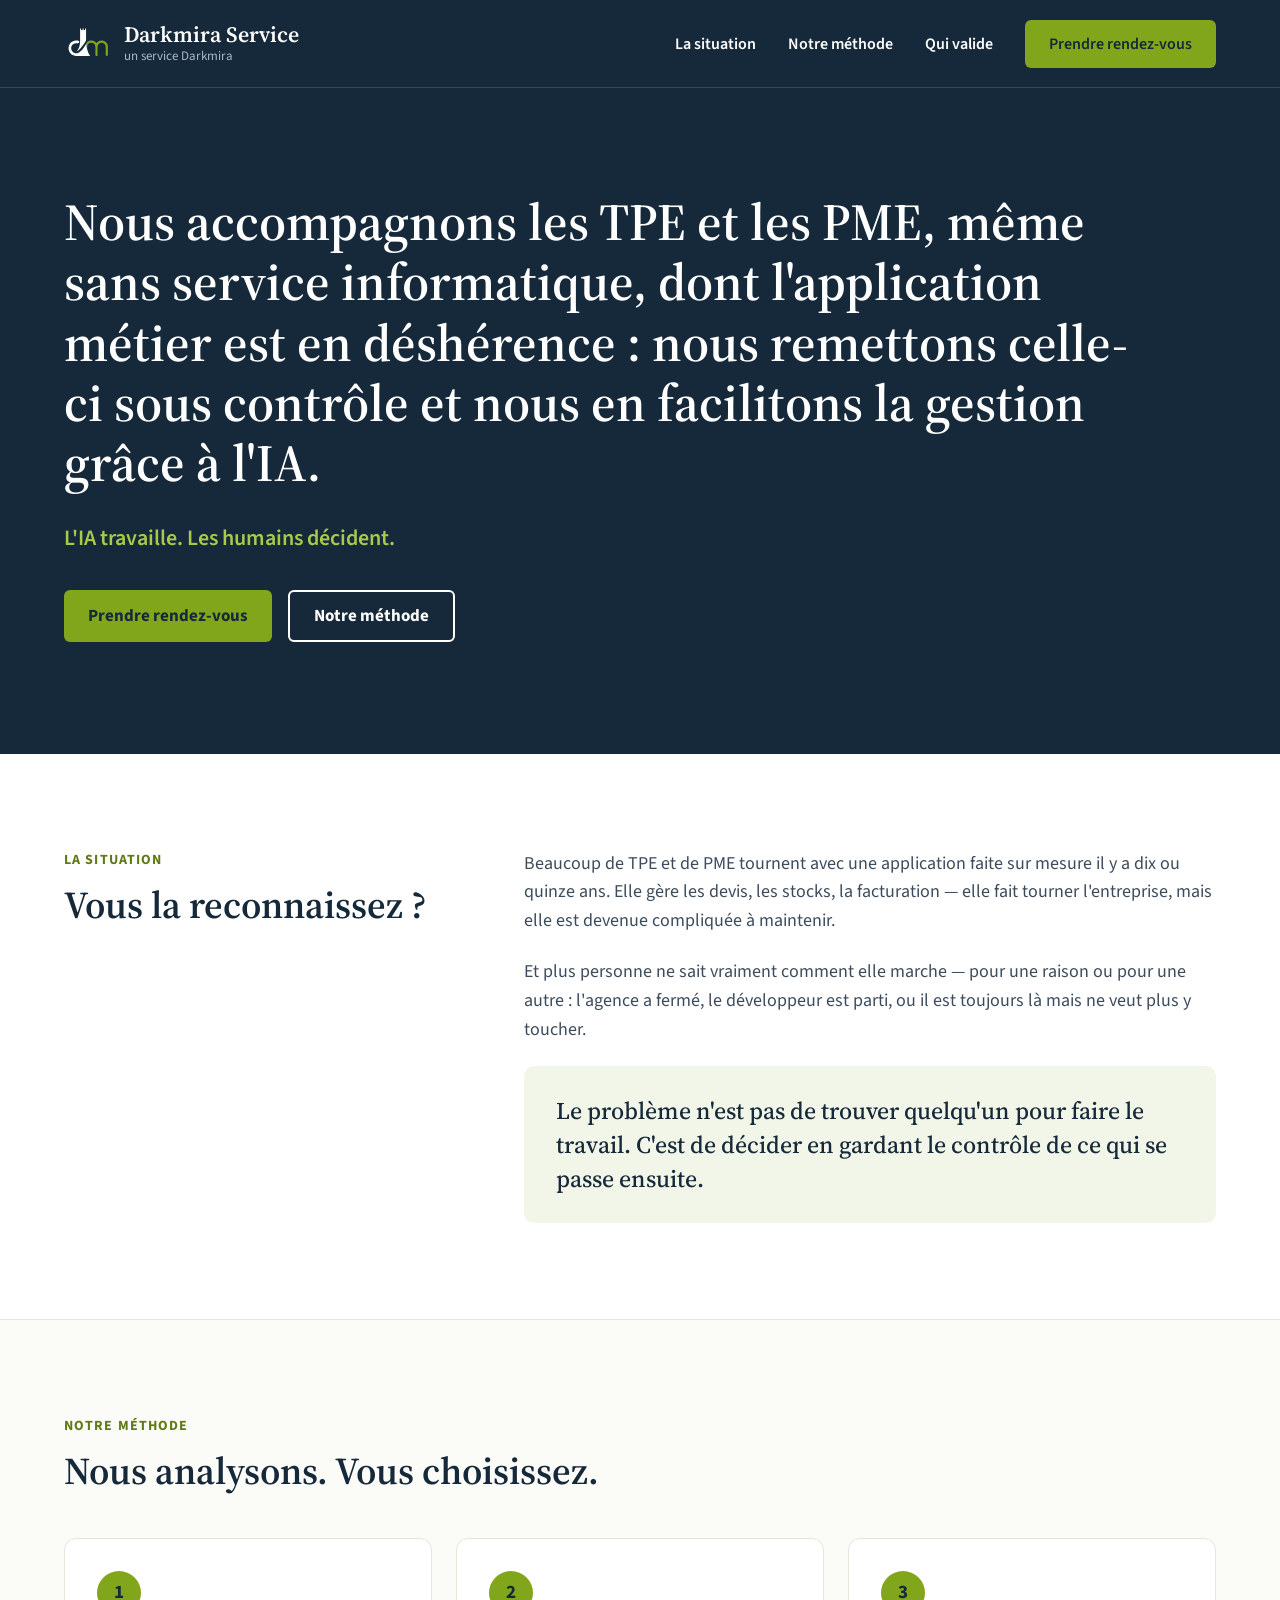
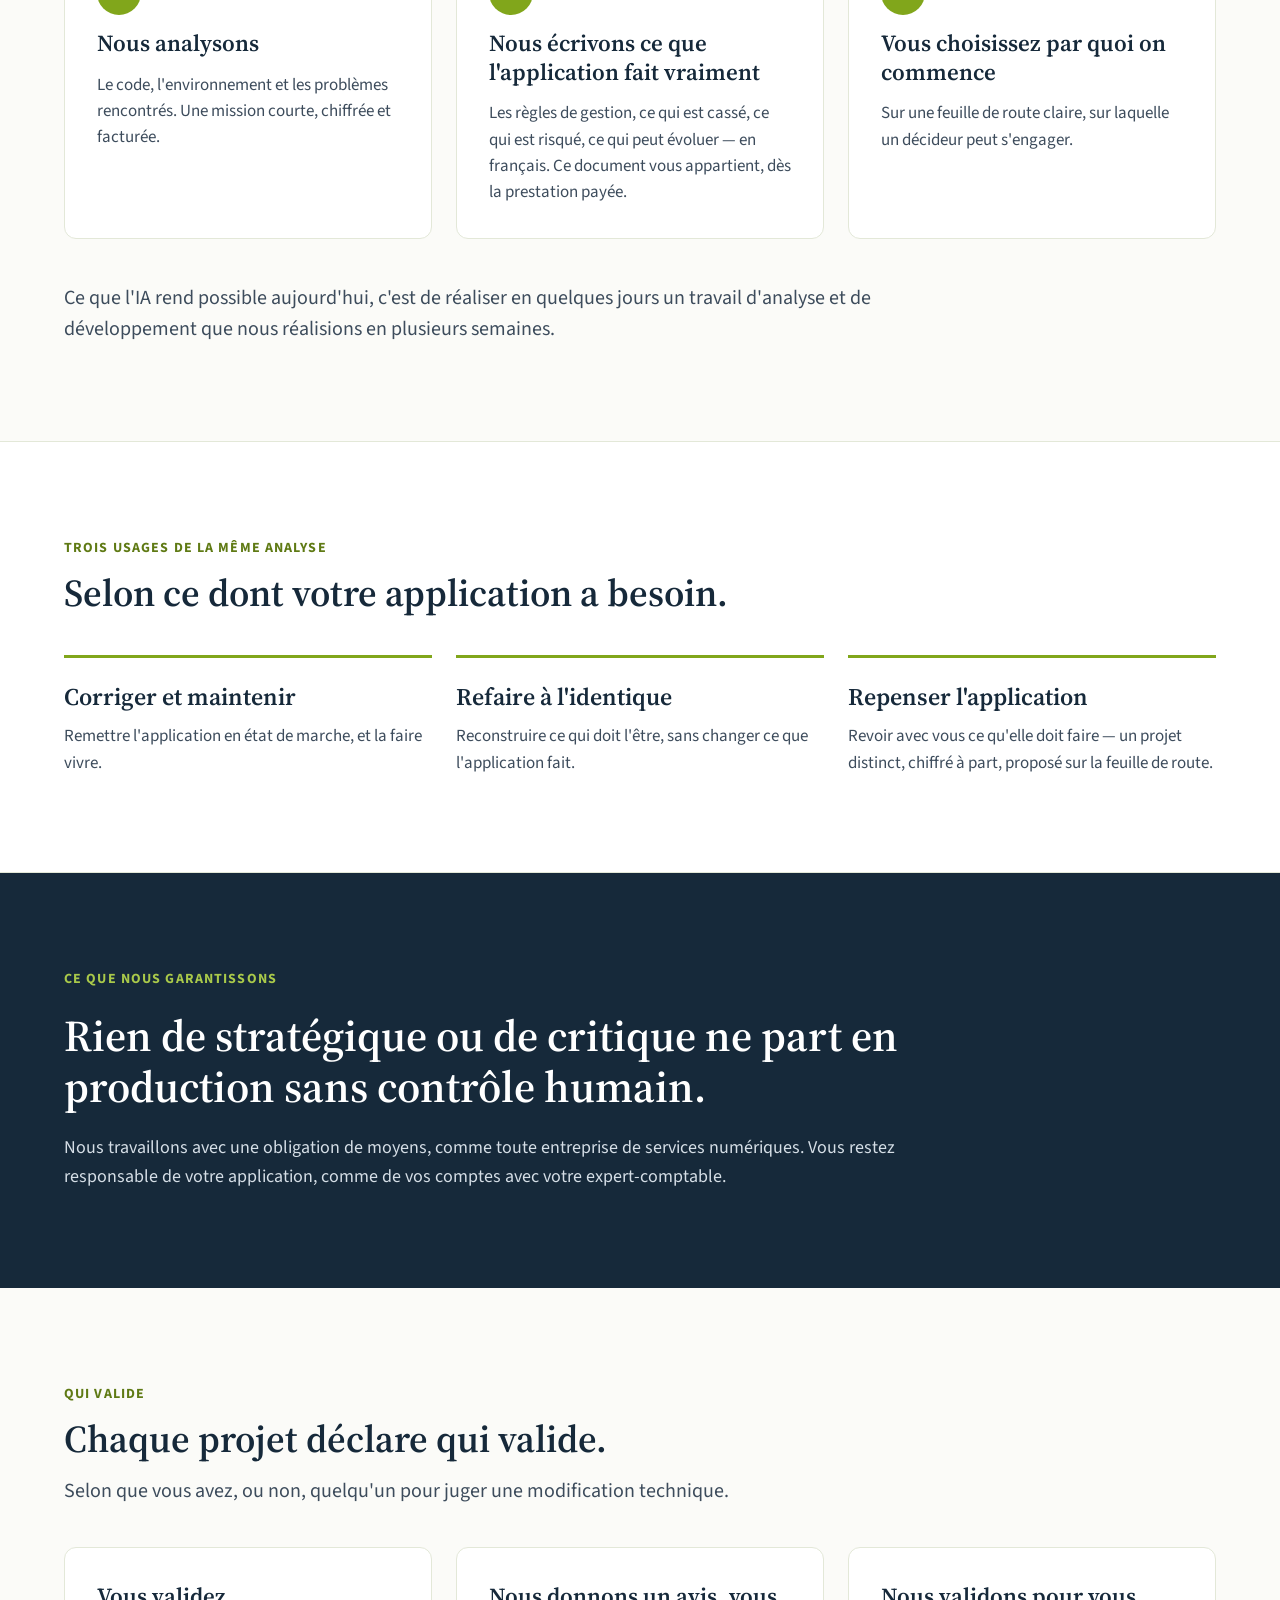
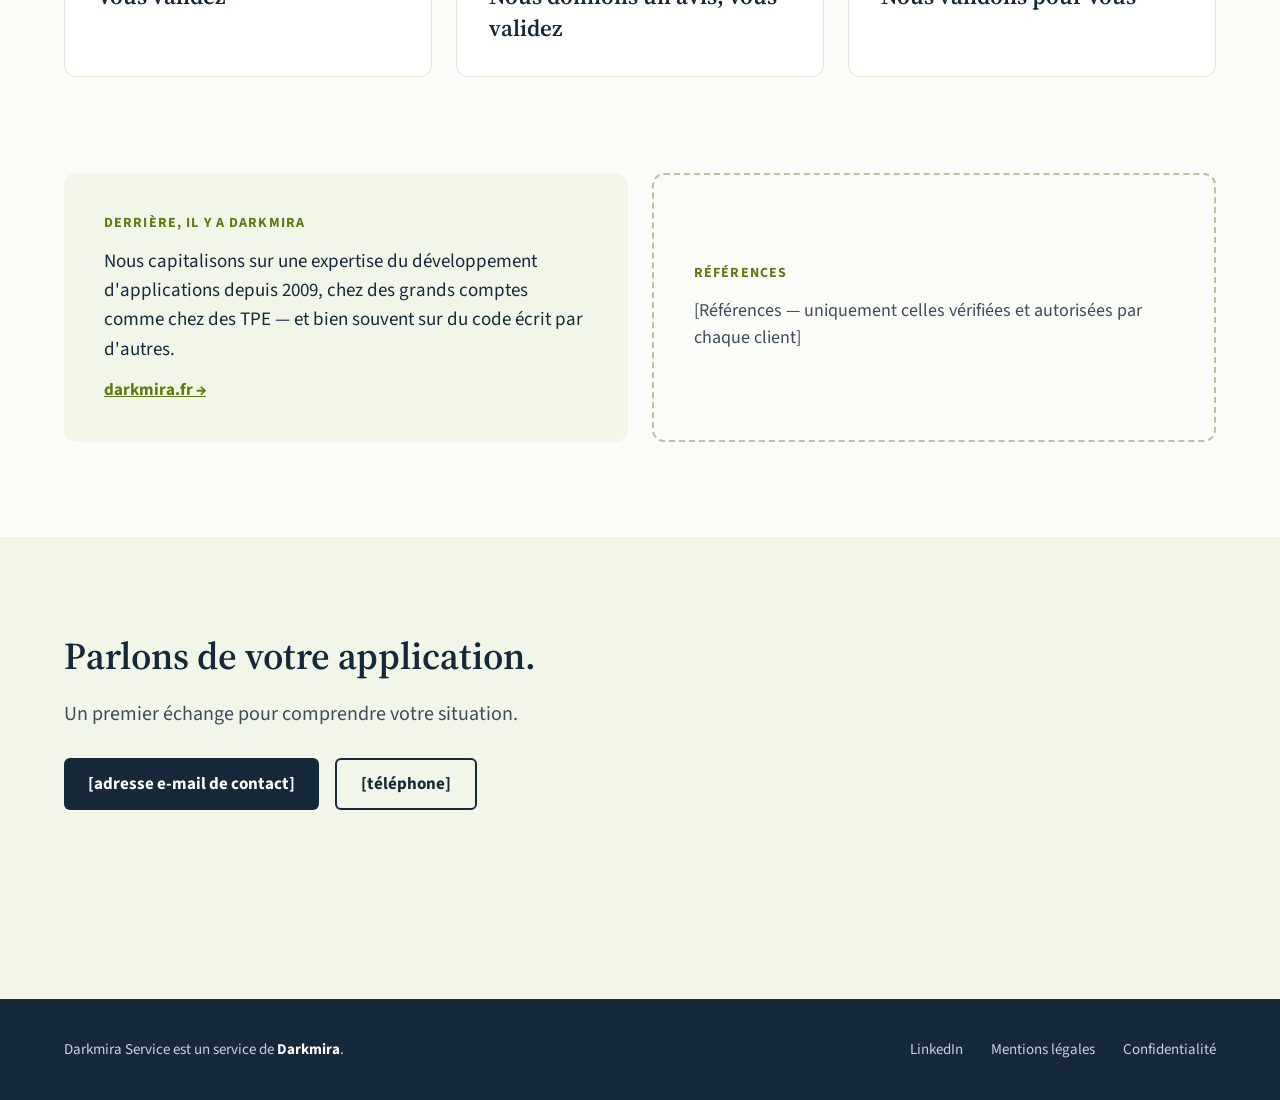
==== index.html @ c233add4 "Accueil Darkmira Service" ====
<!doctype html>
<html lang="fr">
<head>
<meta charset="utf-8">
<title>Darkmira Service</title>
<link rel="stylesheet" href="https://fonts.googleapis.com/css2?family=Source+Sans+3:wght@400;600;700&amp;family=Source+Serif+4:opsz,wght@8..60,500;8..60,600&amp;display=swap">
<style>
body{margin:0;font-family:'Source Sans 3',sans-serif;color:#16293A;background:#FBFBF8}
a{color:#5F7A14}a:hover{color:#16293A}
.serif{font-family:'Source Serif 4',Georgia,serif}
.nav a{color:#FFFFFF;text-decoration:none;font-size:16px;font-weight:600}
.nav a:hover{color:#A9C94A}
.kicker{font-size:14px;font-weight:700;letter-spacing:0.08em;text-transform:uppercase;color:#5F7A14}
.h2{margin:0;font-family:'Source Serif 4',Georgia,serif;font-size:38px;font-weight:600;line-height:1.15}
.lead{margin:0;font-size:20px;line-height:1.55;color:#3D4C5C}
.body{margin:0;font-size:18px;line-height:1.6;color:#3D4C5C}
.btn{display:inline-flex;align-items:center;justify-content:center;min-height:48px;padding:0 24px;border-radius:6px;font-weight:700;font-size:17px;text-decoration:none}
.foot a{color:#C9D3DD;text-decoration:none;font-size:15px}
.foot a:hover{color:#FFFFFF}
.num{width:44px;height:44px;border-radius:50%;background:#81A61B;color:#16293A;display:flex;align-items:center;justify-content:center;font-weight:700;font-size:19px}
</style>
</head>
<body>
<div style="width: 1280px; height: 4300px; display: flex; flex-direction: column; background: #FBFBF8; overflow: hidden">

<div style="background: #16293A; color: #FFFFFF; display: flex; flex-direction: column">
<header style="height: 88px; box-sizing: border-box; padding: 0 64px; display: flex; align-items: center; justify-content: space-between; border-bottom: 1px solid #2E4A63">
<a href="/" aria-label="Darkmira Service — accueil" style="display: flex; align-items: center; gap: 12px; color: #FFFFFF; text-decoration: none">
<svg viewBox="0 0 192 173.5" width="48" height="44" aria-hidden="true"><path fill="currentColor" d="M68.3,31c1.5,0.4,4.7,0.4,6.2,0v-6.5h3.8V31c1.5,0.4,4.7,0.4,6.2,0v-6.5h3.8v22.6c0,7.4,0,16.8,0,22.3c0,4-2.8,7.7-4.8,11c-5.9,9.7-18.4,24.4-20.4,26.4c-2,2-4.3,4.3-4.3,4.3s-4.8,4.8-8.6,5.8c8-8.9,14.1-22,14.2-39.1c0.1-16.8-0.1-35.8,0-53.3h3.8V31z"></path><path fill="#81A61B" d="M88.5,86c3-7.8,9.2-12.5,19-13.4c1.1-0.1,3.6,0,3.6,0c7.1,0.4,13.6,4.3,19,10.6c4.1-6,10.5-9.7,19.7-10.6c1.3-0.1,2.4,0,2.4,0c14.5,1.6,23.4,12.3,23.3,23.8c0,1.7,0,35.5,0,35.5c-1,3.8-8.5,3.8-8.6-0.7c-0.2-11.5,0.3-23.7-0.2-34.8c-0.7-8.9-5.8-13.1-14.2-14.6c-1.4-0.2-3.7-0.2-4.8,0c-7.6,1.4-12,6.4-13.2,14.4c-0.6,11-0.1,23.1-0.2,34.6c0.2,5-7.8,5.2-8.6,1v-30.7c0-11.1-4.4-17.8-14.2-19.2c-2.3-0.2-2.6-0.2-4.6,0C94.8,83,92,93.5,92.5,107.3C90.9,100.5,89.3,93.6,88.5,86"></path><path fill="currentColor" d="M88.5,85.9c0.9,7.6,2.4,14.6,4.1,21.4c2.8,10.3,6.8,19.3,11.8,27.4h-12H49.8c-9.6-0.2-16.4-3.7-21.4-7.9c-5-4.2-10.4-13.8-10.3-23C18,90.4,27.2,81.5,29,80.2c3.9-3.2,10-6.8,18.7-7.4c0,0,1.5-0.1,2.9,0c4.5,0.5,10.5,0.9,10.6,5.8c0,2.8-2.3,4.8-6.2,4.8c-3,0-1.9,0-7,0.2c-12.7,0.6-20.1,10.8-19,22.6c1,10.3,11.3,20.9,25.2,17.3c6.1-1.6,16.7-11.7,17.8-13C78.8,103.6,83.6,94.8,88.5,85.9"></path></svg>
<span style="display: flex; flex-direction: column; gap: 2px"><span class="serif" style="font-size: 22px; font-weight: 600; line-height: 1">Darkmira Service</span><span style="font-size: 13px; color: #A9B8C6">un service Darkmira</span></span>
</a>
<nav class="nav" style="display: flex; align-items: center; gap: 32px">
<a href="#situation">La situation</a>
<a href="#methode">Notre méthode</a>
<a href="#qui-valide">Qui valide</a>
<a class="btn" href="#contact" style="background: #81A61B; color: #16293A">Prendre rendez-vous</a>
</nav>
</header>
<section style="padding: 104px 64px 112px; display: flex; flex-direction: column; gap: 28px">
<h1 class="serif" style="margin: 0; font-size: 52px; font-weight: 600; line-height: 1.16; max-width: 1100px">Nous accompagnons les TPE et les PME, même sans service informatique, dont l'application métier est en déshérence : nous remettons celle-ci sous contrôle et nous en facilitons la gestion grâce à l'IA.</h1>
<p style="margin: 0; font-size: 22px; font-weight: 600; color: #A9C94A">L'IA travaille. Les humains décident.</p>
<div style="display: flex; gap: 16px; padding-top: 8px">
<a class="btn" href="#contact" style="background: #81A61B; color: #16293A">Prendre rendez-vous</a>
<a class="btn" href="#methode" style="border: 2px solid #FFFFFF; color: #FFFFFF">Notre méthode</a>
</div>
</section>
</div>

<section id="situation" style="padding: 96px 64px; background: #FFFFFF; border-bottom: 1px solid #E3E8D8; display: grid; grid-template-columns: 4fr 7fr; gap: 64px">
<div style="display: flex; flex-direction: column; gap: 14px">
<div class="kicker">La situation</div>
<h2 class="h2">Vous la reconnaissez ?</h2>
</div>
<div style="display: flex; flex-direction: column; gap: 22px">
<p class="body">Beaucoup de TPE et de PME tournent avec une application faite sur mesure il y a dix ou quinze ans. Elle gère les devis, les stocks, la facturation — elle fait tourner l'entreprise, mais elle est devenue compliquée à maintenir.</p>
<p class="body">Et plus personne ne sait vraiment comment elle marche — pour une raison ou pour une autre : l'agence a fermé, le développeur est parti, ou il est toujours là mais ne veut plus y toucher.</p>
<p class="serif" style="margin: 0; padding: 28px 32px; background: #F2F6E8; border-radius: 10px; font-size: 24px; font-weight: 500; line-height: 1.4; color: #16293A">Le problème n'est pas de trouver quelqu'un pour faire le travail. C'est de décider en gardant le contrôle de ce qui se passe ensuite.</p>
</div>
</section>

<section id="methode" style="padding: 96px 64px; display: flex; flex-direction: column; gap: 44px">
<div style="display: flex; flex-direction: column; gap: 14px; max-width: 800px">
<div class="kicker">Notre méthode</div>
<h2 class="h2">Nous analysons. Vous choisissez.</h2>
</div>
<div style="display: grid; grid-template-columns: repeat(3, minmax(0, 1fr)); gap: 24px">
<div style="background: #FFFFFF; border: 1px solid #E3E8D8; border-radius: 12px; padding: 32px; display: flex; flex-direction: column; gap: 14px">
<div class="num">1</div>
<div class="serif" style="font-size: 23px; font-weight: 600; line-height: 1.25">Nous analysons</div>
<p style="margin: 0; font-size: 17px; line-height: 1.55; color: #3D4C5C">Le code, l'environnement et les problèmes rencontrés. Une mission courte, chiffrée et facturée.</p>
</div>
<div style="background: #FFFFFF; border: 1px solid #E3E8D8; border-radius: 12px; padding: 32px; display: flex; flex-direction: column; gap: 14px">
<div class="num">2</div>
<div class="serif" style="font-size: 23px; font-weight: 600; line-height: 1.25">Nous écrivons ce que l'application fait vraiment</div>
<p style="margin: 0; font-size: 17px; line-height: 1.55; color: #3D4C5C">Les règles de gestion, ce qui est cassé, ce qui est risqué, ce qui peut évoluer — en français. Ce document vous appartient, dès la prestation payée.</p>
</div>
<div style="background: #FFFFFF; border: 1px solid #E3E8D8; border-radius: 12px; padding: 32px; display: flex; flex-direction: column; gap: 14px">
<div class="num">3</div>
<div class="serif" style="font-size: 23px; font-weight: 600; line-height: 1.25">Vous choisissez par quoi on commence</div>
<p style="margin: 0; font-size: 17px; line-height: 1.55; color: #3D4C5C">Sur une feuille de route claire, sur laquelle un décideur peut s'engager.</p>
</div>
</div>
<p class="lead" style="max-width: 900px">Ce que l'IA rend possible aujourd'hui, c'est de réaliser en quelques jours un travail d'analyse et de développement que nous réalisions en plusieurs semaines.</p>
</section>

<section style="padding: 96px 64px; background: #FFFFFF; border-top: 1px solid #E3E8D8; border-bottom: 1px solid #E3E8D8; display: flex; flex-direction: column; gap: 40px">
<div style="display: flex; flex-direction: column; gap: 14px; max-width: 760px">
<div class="kicker">Trois usages de la même analyse</div>
<h2 class="h2">Selon ce dont votre application a besoin.</h2>
</div>
<div style="display: grid; grid-template-columns: repeat(3, minmax(0, 1fr)); gap: 24px">
<div style="border-top: 3px solid #81A61B; padding-top: 22px; display: flex; flex-direction: column; gap: 10px">
<div class="serif" style="font-size: 24px; font-weight: 600">Corriger et maintenir</div>
<p style="margin: 0; font-size: 17px; line-height: 1.55; color: #3D4C5C">Remettre l'application en état de marche, et la faire vivre.</p>
</div>
<div style="border-top: 3px solid #81A61B; padding-top: 22px; display: flex; flex-direction: column; gap: 10px">
<div class="serif" style="font-size: 24px; font-weight: 600">Refaire à l'identique</div>
<p style="margin: 0; font-size: 17px; line-height: 1.55; color: #3D4C5C">Reconstruire ce qui doit l'être, sans changer ce que l'application fait.</p>
</div>
<div style="border-top: 3px solid #81A61B; padding-top: 22px; display: flex; flex-direction: column; gap: 10px">
<div class="serif" style="font-size: 24px; font-weight: 600">Repenser l'application</div>
<p style="margin: 0; font-size: 17px; line-height: 1.55; color: #3D4C5C">Revoir avec vous ce qu'elle doit faire — un projet distinct, chiffré à part, proposé sur la feuille de route.</p>
</div>
</div>
</section>

<section style="padding: 96px 64px; background: #16293A; color: #FFFFFF; display: flex; flex-direction: column; gap: 22px">
<div style="font-size: 14px; font-weight: 700; letter-spacing: 0.08em; text-transform: uppercase; color: #A9C94A">Ce que nous garantissons</div>
<p class="serif" style="margin: 0; font-size: 44px; font-weight: 600; line-height: 1.15; max-width: 1000px">Rien de stratégique ou de critique ne part en production sans contrôle humain.</p>
<p style="margin: 0; font-size: 18px; line-height: 1.6; color: #D5DEE6; max-width: 860px">Nous travaillons avec une obligation de moyens, comme toute entreprise de services numériques. Vous restez responsable de votre application, comme de vos comptes avec votre expert-comptable.</p>
</section>

<section id="qui-valide" style="padding: 96px 64px; display: flex; flex-direction: column; gap: 40px">
<div style="display: flex; flex-direction: column; gap: 14px; max-width: 820px">
<div class="kicker">Qui valide</div>
<h2 class="h2">Chaque projet déclare qui valide.</h2>
<p class="lead">Selon que vous avez, ou non, quelqu'un pour juger une modification technique.</p>
</div>
<div style="display: grid; grid-template-columns: repeat(3, minmax(0, 1fr)); gap: 24px">
<div style="background: #FFFFFF; border: 1px solid #E3E8D8; border-radius: 12px; padding: 32px">
<div class="serif" style="font-size: 23px; font-weight: 600">Vous validez</div>
</div>
<div style="background: #FFFFFF; border: 1px solid #E3E8D8; border-radius: 12px; padding: 32px">
<div class="serif" style="font-size: 23px; font-weight: 600">Nous donnons un avis, vous validez</div>
</div>
<div style="background: #FFFFFF; border: 1px solid #E3E8D8; border-radius: 12px; padding: 32px">
<div class="serif" style="font-size: 23px; font-weight: 600">Nous validons pour vous</div>
</div>
</div>
</section>

<section style="padding: 0 64px 96px; display: grid; grid-template-columns: 1fr 1fr; gap: 24px">
<div style="background: #F2F6E8; border-radius: 12px; padding: 40px; display: flex; flex-direction: column; gap: 14px">
<div class="kicker">Derrière, il y a Darkmira</div>
<p style="margin: 0; font-size: 19px; line-height: 1.55; color: #16293A">Nous capitalisons sur une expertise du développement d'applications depuis 2009, chez des grands comptes comme chez des TPE — et bien souvent sur du code écrit par d'autres.</p>
<div><a href="https://darkmira.fr/" style="font-weight: 700; font-size: 17px">darkmira.fr →</a></div>
</div>
<div style="border: 2px dashed #B8C4A0; border-radius: 12px; padding: 40px; display: flex; flex-direction: column; gap: 14px; justify-content: center">
<div class="kicker">Références</div>
<p style="margin: 0; font-size: 18px; line-height: 1.55; color: #3D4C5C">[Références — uniquement celles vérifiées et autorisées par chaque client]</p>
</div>
</section>

<section id="contact" style="flex-grow: 1; padding: 96px 64px; background: #F2F6E8; border-top: 1px solid #E3E8D8; display: flex; flex-direction: column; gap: 20px">
<h2 class="h2">Parlons de votre application.</h2>
<p class="lead" style="max-width: 760px">Un premier échange pour comprendre votre situation.</p>
<div style="display: flex; gap: 16px; padding-top: 8px">
<a class="btn" href="#" style="background: #16293A; color: #FFFFFF">[adresse e-mail de contact]</a>
<a class="btn" href="#" style="border: 2px solid #16293A; color: #16293A">[téléphone]</a>
</div>
</section>

<footer class="foot" style="padding: 40px 64px; background: #16293A; color: #C9D3DD; display: flex; justify-content: space-between; align-items: center; gap: 40px">
<div style="font-size: 15px">Darkmira Service est un service de <a href="https://darkmira.fr/" style="color: #FFFFFF; font-weight: 700">Darkmira</a>.</div>
<div style="display: flex; gap: 28px">
<a href="#">LinkedIn</a>
<a href="#">Mentions légales</a>
<a href="#">Confidentialité</a>
</div>
</footer>

</div>
</body>
</html>
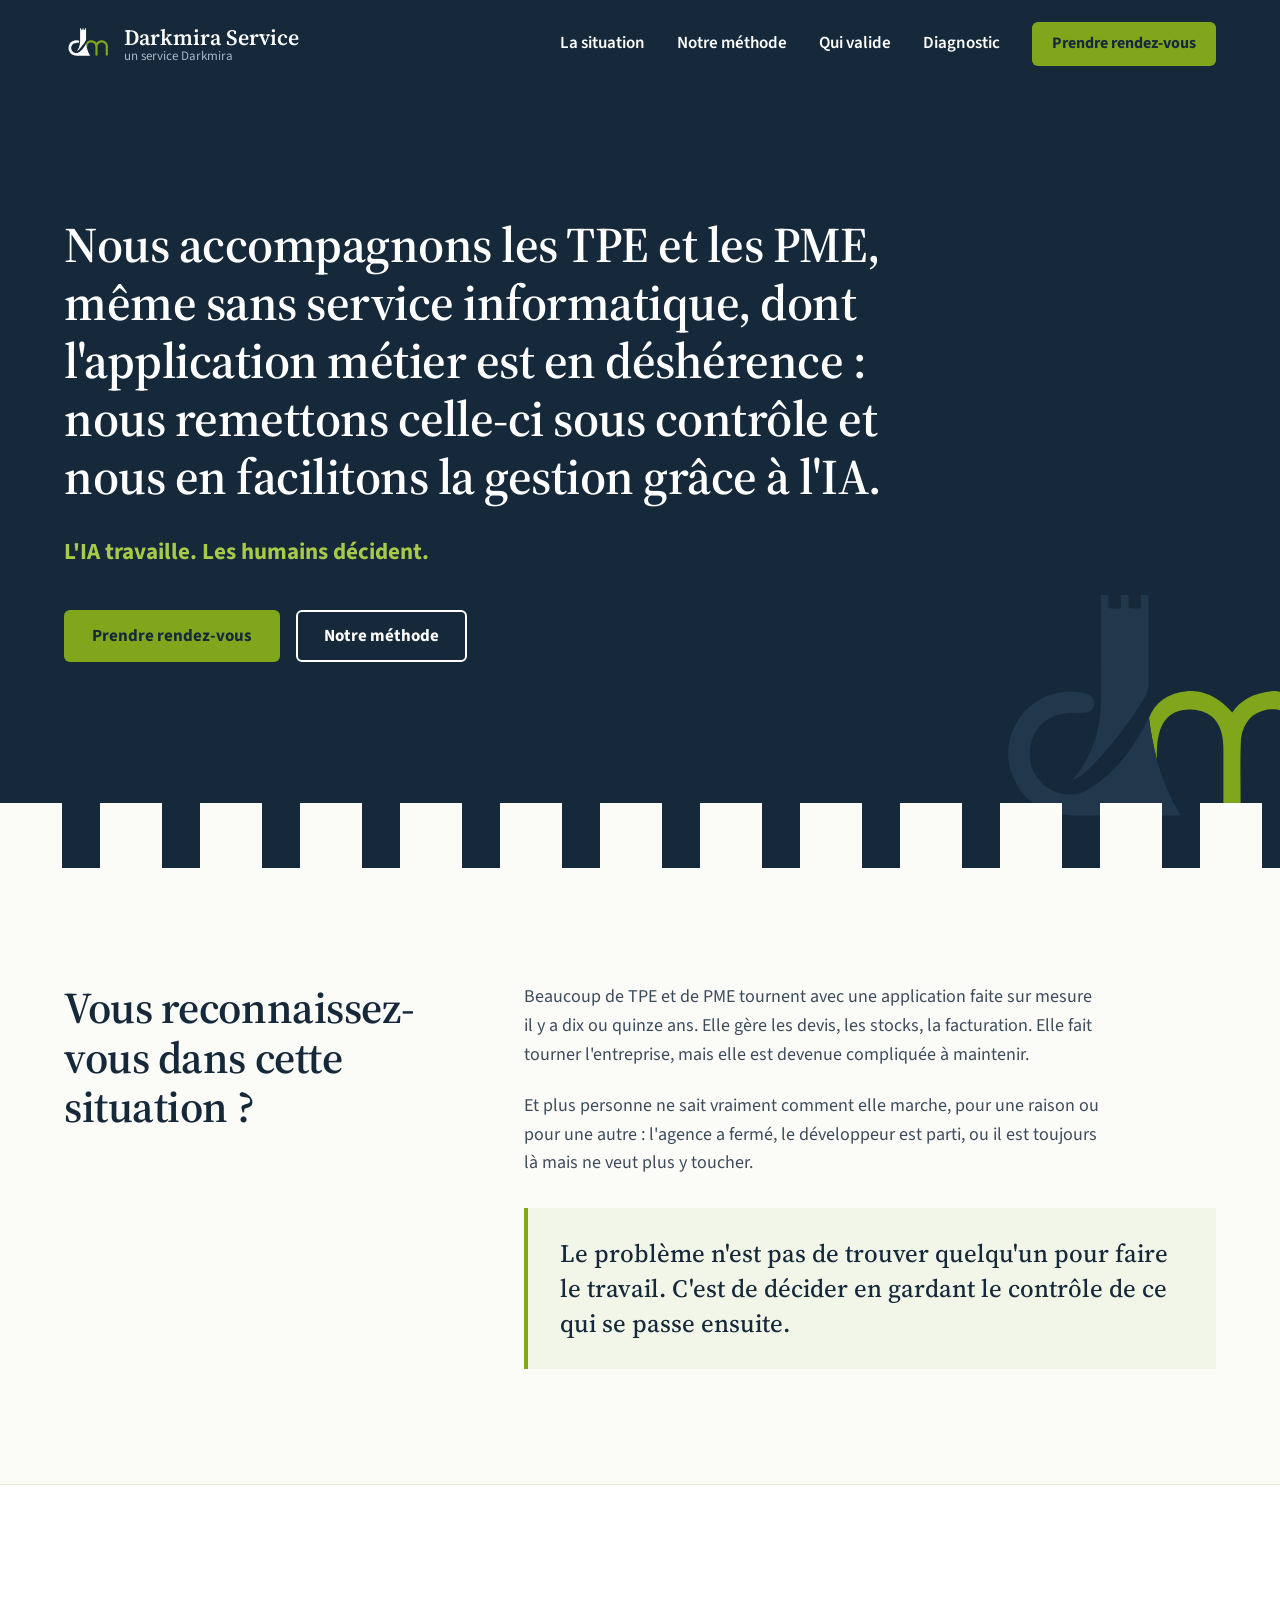
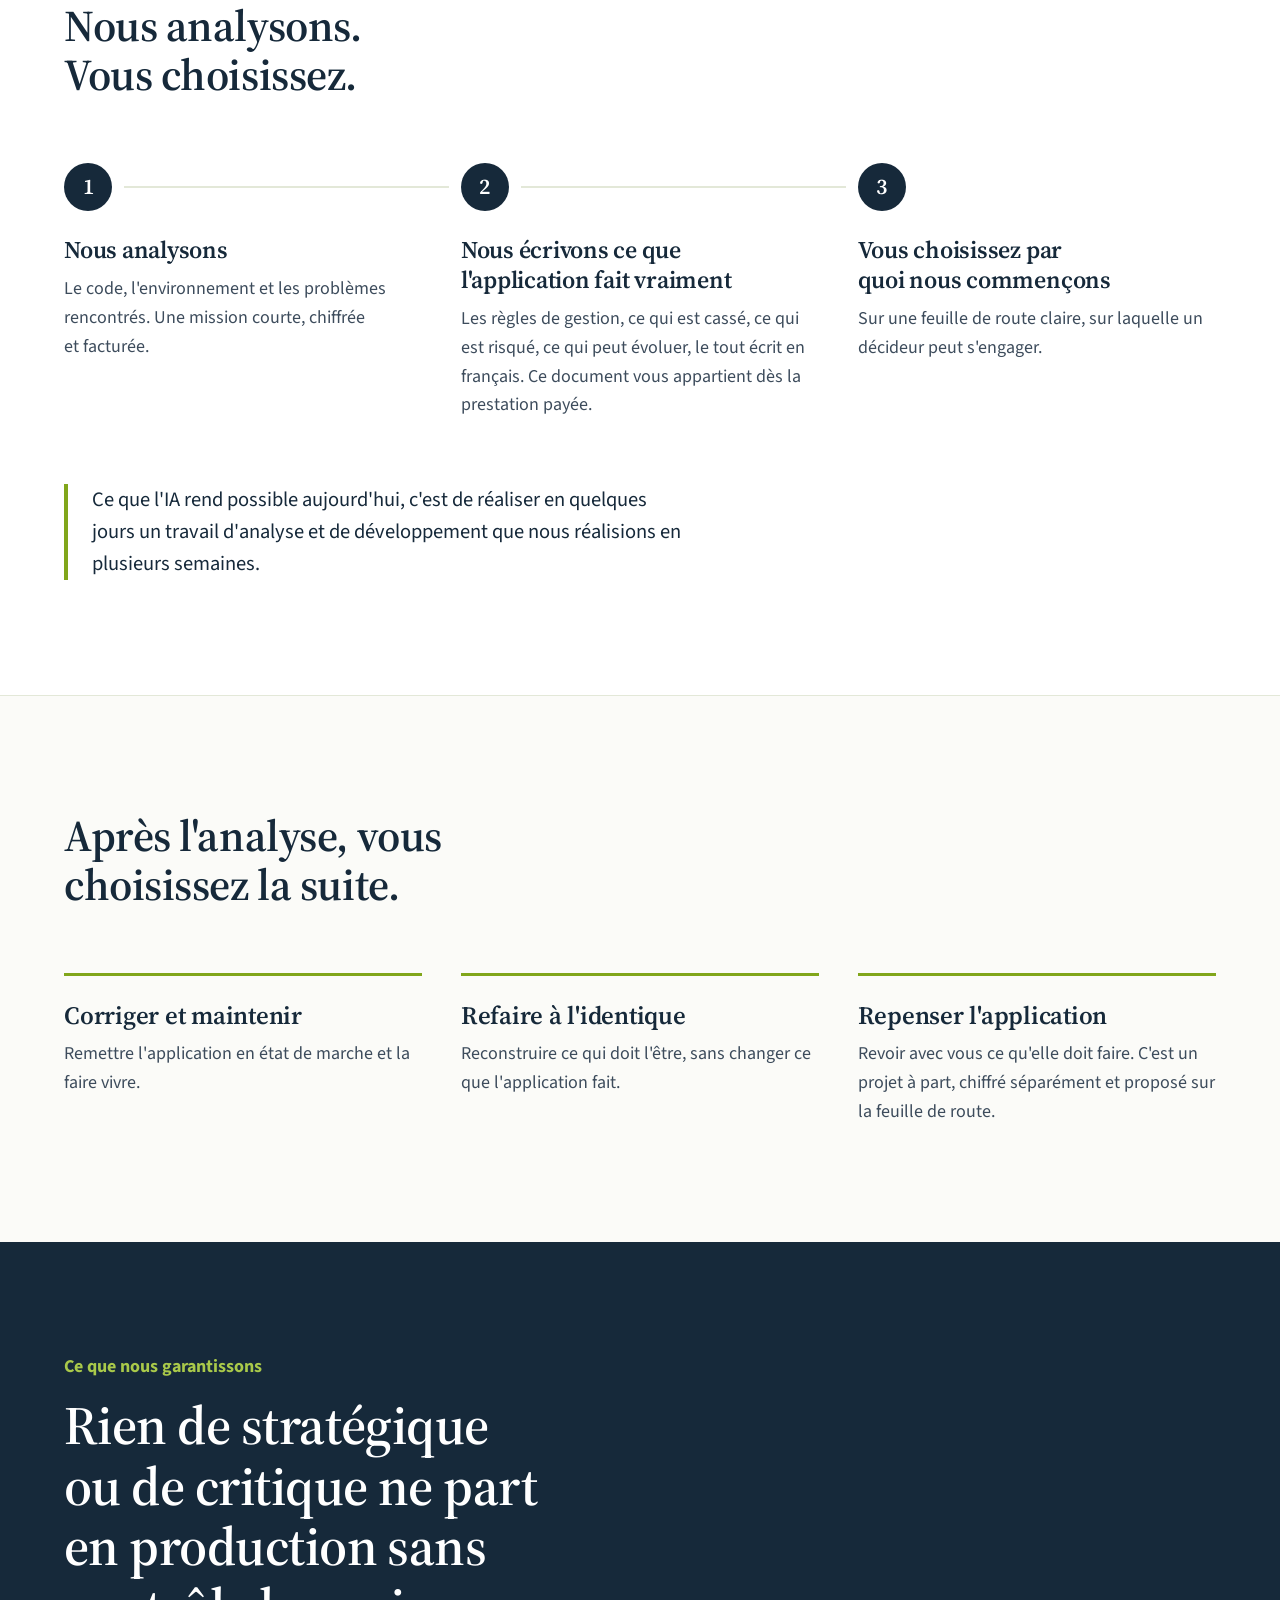
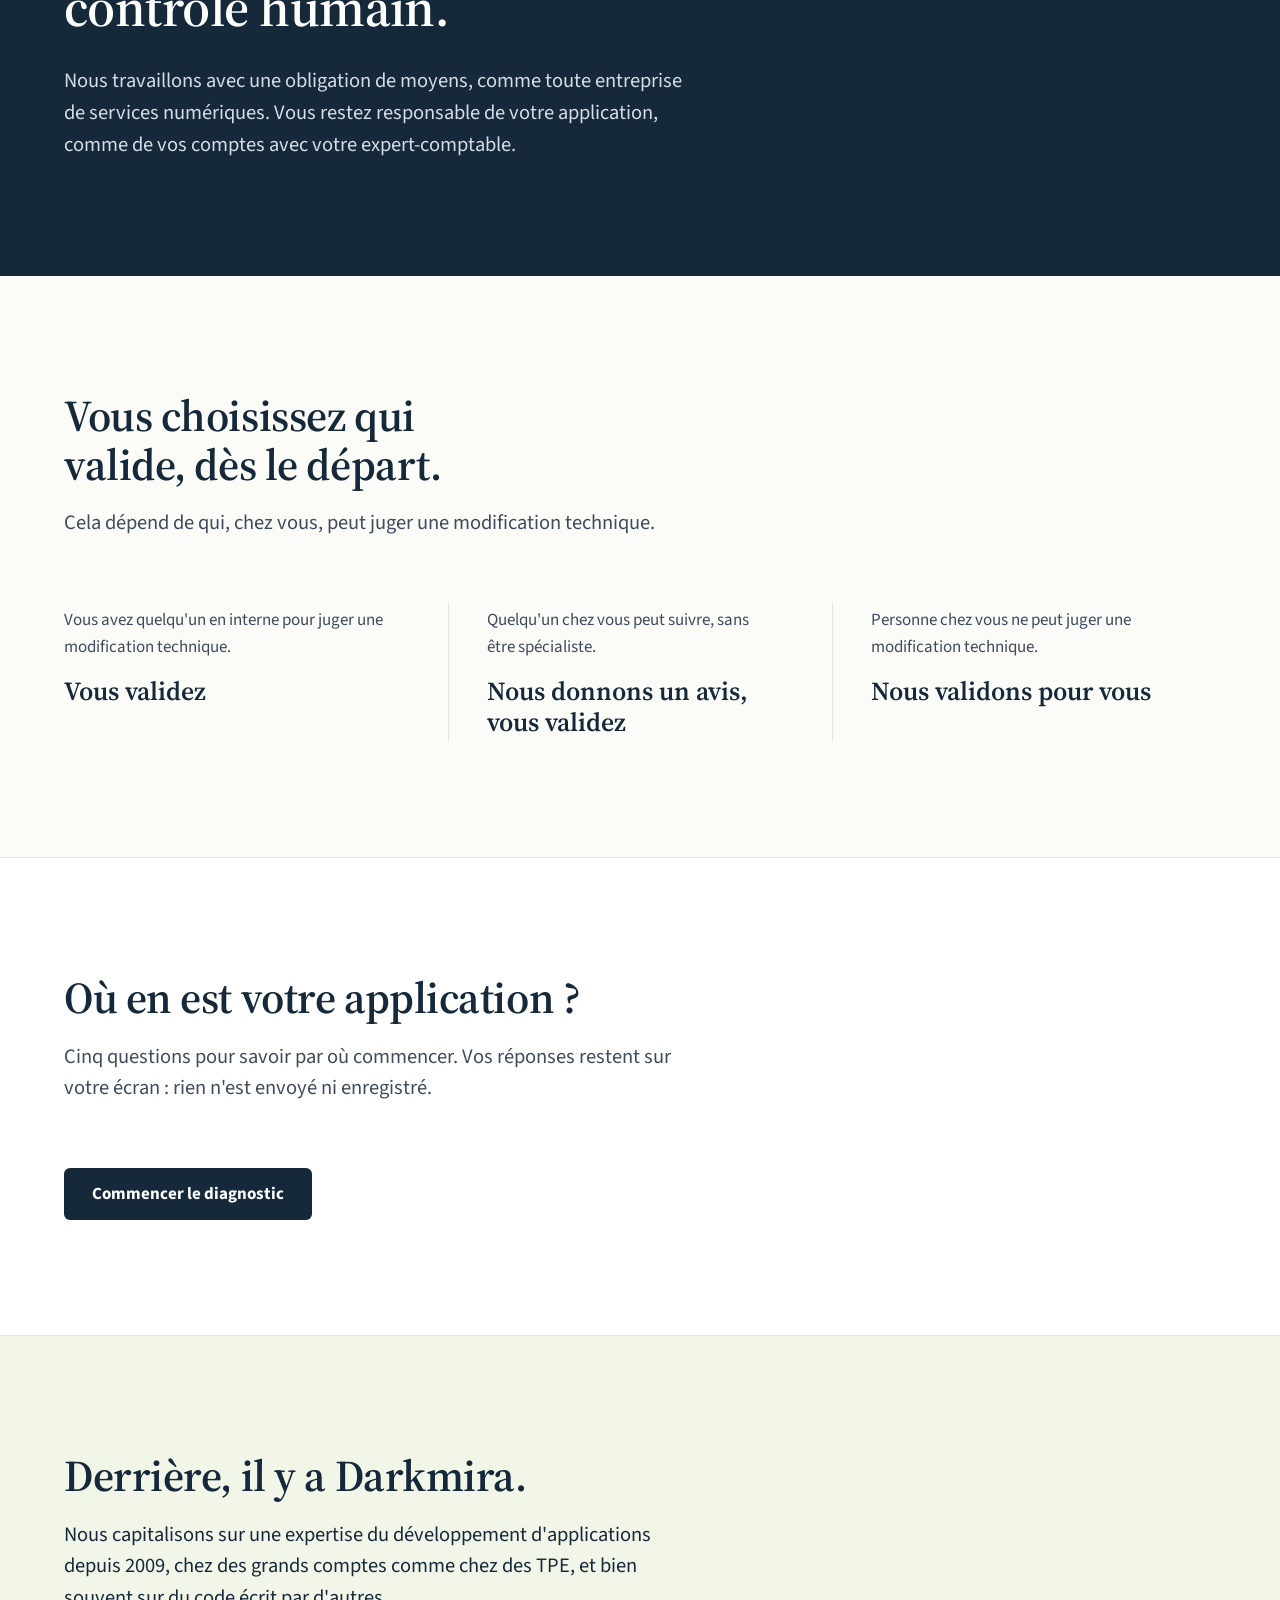
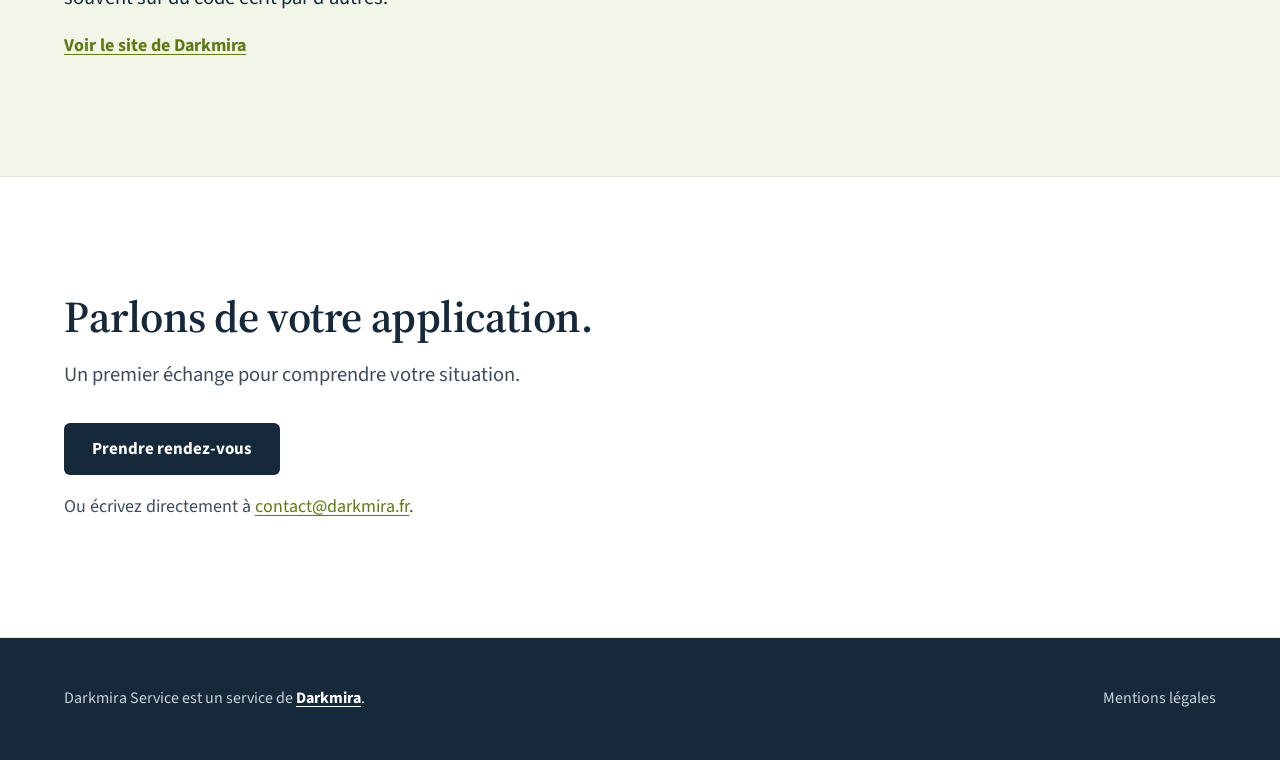
==== commit a4f23c7e: "Nouveau design et diagnostic (#1)" ====
--- a/index.html
+++ b/index.html
@@ -2,163 +2,216 @@
 <html lang="fr">
 <head>
 <meta charset="utf-8">
-<title>Darkmira Service</title>
+<title>Darkmira Service : votre application métier sous contrôle</title>
+<meta name="description" content="Darkmira Service accompagne les TPE et les PME, même sans service informatique : nous remettons votre application métier sous contrôle et nous en facilitons la gestion grâce à l'IA.">
+<meta name="viewport" content="width=device-width, initial-scale=1">
+<meta name="theme-color" content="#16293A">
+<link rel="icon" type="image/png" sizes="32x32" href="/assets/favicon/favicon-32x32.png">
+<link rel="icon" type="image/png" sizes="16x16" href="/assets/favicon/favicon-16x16.png">
+<link rel="apple-touch-icon" href="/assets/favicon/apple-touch-icon.png">
+<link rel="preconnect" href="https://fonts.googleapis.com">
+<link rel="preconnect" href="https://fonts.gstatic.com" crossorigin>
 <link rel="stylesheet" href="https://fonts.googleapis.com/css2?family=Source+Sans+3:wght@400;600;700&amp;family=Source+Serif+4:opsz,wght@8..60,500;8..60,600&amp;display=swap">
-<style>
-body{margin:0;font-family:'Source Sans 3',sans-serif;color:#16293A;background:#FBFBF8}
-a{color:#5F7A14}a:hover{color:#16293A}
-.serif{font-family:'Source Serif 4',Georgia,serif}
-.nav a{color:#FFFFFF;text-decoration:none;font-size:16px;font-weight:600}
-.nav a:hover{color:#A9C94A}
-.kicker{font-size:14px;font-weight:700;letter-spacing:0.08em;text-transform:uppercase;color:#5F7A14}
-.h2{margin:0;font-family:'Source Serif 4',Georgia,serif;font-size:38px;font-weight:600;line-height:1.15}
-.lead{margin:0;font-size:20px;line-height:1.55;color:#3D4C5C}
-.body{margin:0;font-size:18px;line-height:1.6;color:#3D4C5C}
-.btn{display:inline-flex;align-items:center;justify-content:center;min-height:48px;padding:0 24px;border-radius:6px;font-weight:700;font-size:17px;text-decoration:none}
-.foot a{color:#C9D3DD;text-decoration:none;font-size:15px}
-.foot a:hover{color:#FFFFFF}
-.num{width:44px;height:44px;border-radius:50%;background:#81A61B;color:#16293A;display:flex;align-items:center;justify-content:center;font-weight:700;font-size:19px}
-</style>
+<link rel="stylesheet" href="/assets/css/site.css">
 </head>
 <body>
-<div style="width: 1280px; height: 4300px; display: flex; flex-direction: column; background: #FBFBF8; overflow: hidden">
-
-<div style="background: #16293A; color: #FFFFFF; display: flex; flex-direction: column">
-<header style="height: 88px; box-sizing: border-box; padding: 0 64px; display: flex; align-items: center; justify-content: space-between; border-bottom: 1px solid #2E4A63">
-<a href="/" aria-label="Darkmira Service — accueil" style="display: flex; align-items: center; gap: 12px; color: #FFFFFF; text-decoration: none">
-<svg viewBox="0 0 192 173.5" width="48" height="44" aria-hidden="true"><path fill="currentColor" d="M68.3,31c1.5,0.4,4.7,0.4,6.2,0v-6.5h3.8V31c1.5,0.4,4.7,0.4,6.2,0v-6.5h3.8v22.6c0,7.4,0,16.8,0,22.3c0,4-2.8,7.7-4.8,11c-5.9,9.7-18.4,24.4-20.4,26.4c-2,2-4.3,4.3-4.3,4.3s-4.8,4.8-8.6,5.8c8-8.9,14.1-22,14.2-39.1c0.1-16.8-0.1-35.8,0-53.3h3.8V31z"></path><path fill="#81A61B" d="M88.5,86c3-7.8,9.2-12.5,19-13.4c1.1-0.1,3.6,0,3.6,0c7.1,0.4,13.6,4.3,19,10.6c4.1-6,10.5-9.7,19.7-10.6c1.3-0.1,2.4,0,2.4,0c14.5,1.6,23.4,12.3,23.3,23.8c0,1.7,0,35.5,0,35.5c-1,3.8-8.5,3.8-8.6-0.7c-0.2-11.5,0.3-23.7-0.2-34.8c-0.7-8.9-5.8-13.1-14.2-14.6c-1.4-0.2-3.7-0.2-4.8,0c-7.6,1.4-12,6.4-13.2,14.4c-0.6,11-0.1,23.1-0.2,34.6c0.2,5-7.8,5.2-8.6,1v-30.7c0-11.1-4.4-17.8-14.2-19.2c-2.3-0.2-2.6-0.2-4.6,0C94.8,83,92,93.5,92.5,107.3C90.9,100.5,89.3,93.6,88.5,86"></path><path fill="currentColor" d="M88.5,85.9c0.9,7.6,2.4,14.6,4.1,21.4c2.8,10.3,6.8,19.3,11.8,27.4h-12H49.8c-9.6-0.2-16.4-3.7-21.4-7.9c-5-4.2-10.4-13.8-10.3-23C18,90.4,27.2,81.5,29,80.2c3.9-3.2,10-6.8,18.7-7.4c0,0,1.5-0.1,2.9,0c4.5,0.5,10.5,0.9,10.6,5.8c0,2.8-2.3,4.8-6.2,4.8c-3,0-1.9,0-7,0.2c-12.7,0.6-20.1,10.8-19,22.6c1,10.3,11.3,20.9,25.2,17.3c6.1-1.6,16.7-11.7,17.8-13C78.8,103.6,83.6,94.8,88.5,85.9"></path></svg>
-<span style="display: flex; flex-direction: column; gap: 2px"><span class="serif" style="font-size: 22px; font-weight: 600; line-height: 1">Darkmira Service</span><span style="font-size: 13px; color: #A9B8C6">un service Darkmira</span></span>
-</a>
-<nav class="nav" style="display: flex; align-items: center; gap: 32px">
-<a href="#situation">La situation</a>
-<a href="#methode">Notre méthode</a>
-<a href="#qui-valide">Qui valide</a>
-<a class="btn" href="#contact" style="background: #81A61B; color: #16293A">Prendre rendez-vous</a>
-</nav>
-</header>
-<section style="padding: 104px 64px 112px; display: flex; flex-direction: column; gap: 28px">
-<h1 class="serif" style="margin: 0; font-size: 52px; font-weight: 600; line-height: 1.16; max-width: 1100px">Nous accompagnons les TPE et les PME, même sans service informatique, dont l'application métier est en déshérence : nous remettons celle-ci sous contrôle et nous en facilitons la gestion grâce à l'IA.</h1>
-<p style="margin: 0; font-size: 22px; font-weight: 600; color: #A9C94A">L'IA travaille. Les humains décident.</p>
-<div style="display: flex; gap: 16px; padding-top: 8px">
-<a class="btn" href="#contact" style="background: #81A61B; color: #16293A">Prendre rendez-vous</a>
-<a class="btn" href="#methode" style="border: 2px solid #FFFFFF; color: #FFFFFF">Notre méthode</a>
+<a class="evitement" href="#contenu">Aller au contenu</a>
+
+<div class="rempart">
+  <header class="cadre entete">
+    <a class="entete__logo" href="/" aria-label="Darkmira Service, accueil"><svg viewBox="0 0 192 173.5" aria-hidden="true" focusable="false"><path class="t" d="M68.3,31c1.5,0.4,4.7,0.4,6.2,0v-6.5h3.8V31c1.5,0.4,4.7,0.4,6.2,0v-6.5h3.8v22.6c0,7.4,0,16.8,0,22.3c0,4-2.8,7.7-4.8,11c-5.9,9.7-18.4,24.4-20.4,26.4c-2,2-4.3,4.3-4.3,4.3s-4.8,4.8-8.6,5.8c8-8.9,14.1-22,14.2-39.1c0.1-16.8-0.1-35.8,0-53.3h3.8V31z"/><path class="m" d="M88.5,86c3-7.8,9.2-12.5,19-13.4c1.1-0.1,3.6,0,3.6,0c7.1,0.4,13.6,4.3,19,10.6c4.1-6,10.5-9.7,19.7-10.6c1.3-0.1,2.4,0,2.4,0c14.5,1.6,23.4,12.3,23.3,23.8c0,1.7,0,35.5,0,35.5c-1,3.8-8.5,3.8-8.6-0.7c-0.2-11.5,0.3-23.7-0.2-34.8c-0.7-8.9-5.8-13.1-14.2-14.6c-1.4-0.2-3.7-0.2-4.8,0c-7.6,1.4-12,6.4-13.2,14.4c-0.6,11-0.1,23.1-0.2,34.6c0.2,5-7.8,5.2-8.6,1v-30.7c0-11.1-4.4-17.8-14.2-19.2c-2.3-0.2-2.6-0.2-4.6,0C94.8,83,92,93.5,92.5,107.3C90.9,100.5,89.3,93.6,88.5,86"/><path class="t" d="M88.5,85.9c0.9,7.6,2.4,14.6,4.1,21.4c2.8,10.3,6.8,19.3,11.8,27.4h-12H49.8c-9.6-0.2-16.4-3.7-21.4-7.9c-5-4.2-10.4-13.8-10.3-23C18,90.4,27.2,81.5,29,80.2c3.9-3.2,10-6.8,18.7-7.4c0,0,1.5-0.1,2.9,0c4.5,0.5,10.5,0.9,10.6,5.8c0,2.8-2.3,4.8-6.2,4.8c-3,0-1.9,0-7,0.2c-12.7,0.6-20.1,10.8-19,22.6c1,10.3,11.3,20.9,25.2,17.3c6.1-1.6,16.7-11.7,17.8-13C78.8,103.6,83.6,94.8,88.5,85.9"/></svg><span class="marque"><strong>Darkmira Service</strong><span>un service Darkmira</span></span></a>
+    <nav aria-label="Navigation principale">
+      <a href="#situation">La situation</a>
+      <a href="#methode">Notre méthode</a>
+      <a href="#qui-valide">Qui valide</a>
+      <a href="#diagnostic">Diagnostic</a>
+      <a class="bouton bouton--vert" href="#contact">Prendre rendez-vous</a>
+    </nav>
+  </header>
+
+  <section class="cadre hero hero--service">
+    <h1>Nous accompagnons les TPE et les PME, même sans service informatique, dont l'application métier est en déshérence : nous remettons celle-ci sous contrôle et nous en facilitons la gestion grâce à l'IA.</h1>
+    <p class="signature">L'IA travaille. Les humains décident.</p>
+    <div class="actions">
+      <a class="bouton bouton--vert" href="#contact">Prendre rendez-vous</a>
+      <a class="bouton bouton--contour" href="#methode">Notre méthode</a>
+    </div>
+  </section>
+  <svg class="hero__tour hero__tour--discret" viewBox="0 0 192 173.5" aria-hidden="true" focusable="false"><path class="t" d="M68.3,31c1.5,0.4,4.7,0.4,6.2,0v-6.5h3.8V31c1.5,0.4,4.7,0.4,6.2,0v-6.5h3.8v22.6c0,7.4,0,16.8,0,22.3c0,4-2.8,7.7-4.8,11c-5.9,9.7-18.4,24.4-20.4,26.4c-2,2-4.3,4.3-4.3,4.3s-4.8,4.8-8.6,5.8c8-8.9,14.1-22,14.2-39.1c0.1-16.8-0.1-35.8,0-53.3h3.8V31z"/><path class="m" d="M88.5,86c3-7.8,9.2-12.5,19-13.4c1.1-0.1,3.6,0,3.6,0c7.1,0.4,13.6,4.3,19,10.6c4.1-6,10.5-9.7,19.7-10.6c1.3-0.1,2.4,0,2.4,0c14.5,1.6,23.4,12.3,23.3,23.8c0,1.7,0,35.5,0,35.5c-1,3.8-8.5,3.8-8.6-0.7c-0.2-11.5,0.3-23.7-0.2-34.8c-0.7-8.9-5.8-13.1-14.2-14.6c-1.4-0.2-3.7-0.2-4.8,0c-7.6,1.4-12,6.4-13.2,14.4c-0.6,11-0.1,23.1-0.2,34.6c0.2,5-7.8,5.2-8.6,1v-30.7c0-11.1-4.4-17.8-14.2-19.2c-2.3-0.2-2.6-0.2-4.6,0C94.8,83,92,93.5,92.5,107.3C90.9,100.5,89.3,93.6,88.5,86"/><path class="t" d="M88.5,85.9c0.9,7.6,2.4,14.6,4.1,21.4c2.8,10.3,6.8,19.3,11.8,27.4h-12H49.8c-9.6-0.2-16.4-3.7-21.4-7.9c-5-4.2-10.4-13.8-10.3-23C18,90.4,27.2,81.5,29,80.2c3.9-3.2,10-6.8,18.7-7.4c0,0,1.5-0.1,2.9,0c4.5,0.5,10.5,0.9,10.6,5.8c0,2.8-2.3,4.8-6.2,4.8c-3,0-1.9,0-7,0.2c-12.7,0.6-20.1,10.8-19,22.6c1,10.3,11.3,20.9,25.2,17.3c6.1-1.6,16.7-11.7,17.8-13C78.8,103.6,83.6,94.8,88.5,85.9"/></svg>
 </div>
-</section>
-</div>
-
-<section id="situation" style="padding: 96px 64px; background: #FFFFFF; border-bottom: 1px solid #E3E8D8; display: grid; grid-template-columns: 4fr 7fr; gap: 64px">
-<div style="display: flex; flex-direction: column; gap: 14px">
-<div class="kicker">La situation</div>
-<h2 class="h2">Vous la reconnaissez ?</h2>
-</div>
-<div style="display: flex; flex-direction: column; gap: 22px">
-<p class="body">Beaucoup de TPE et de PME tournent avec une application faite sur mesure il y a dix ou quinze ans. Elle gère les devis, les stocks, la facturation — elle fait tourner l'entreprise, mais elle est devenue compliquée à maintenir.</p>
-<p class="body">Et plus personne ne sait vraiment comment elle marche — pour une raison ou pour une autre : l'agence a fermé, le développeur est parti, ou il est toujours là mais ne veut plus y toucher.</p>
-<p class="serif" style="margin: 0; padding: 28px 32px; background: #F2F6E8; border-radius: 10px; font-size: 24px; font-weight: 500; line-height: 1.4; color: #16293A">Le problème n'est pas de trouver quelqu'un pour faire le travail. C'est de décider en gardant le contrôle de ce qui se passe ensuite.</p>
-</div>
-</section>
-
-<section id="methode" style="padding: 96px 64px; display: flex; flex-direction: column; gap: 44px">
-<div style="display: flex; flex-direction: column; gap: 14px; max-width: 800px">
-<div class="kicker">Notre méthode</div>
-<h2 class="h2">Nous analysons. Vous choisissez.</h2>
-</div>
-<div style="display: grid; grid-template-columns: repeat(3, minmax(0, 1fr)); gap: 24px">
-<div style="background: #FFFFFF; border: 1px solid #E3E8D8; border-radius: 12px; padding: 32px; display: flex; flex-direction: column; gap: 14px">
-<div class="num">1</div>
-<div class="serif" style="font-size: 23px; font-weight: 600; line-height: 1.25">Nous analysons</div>
-<p style="margin: 0; font-size: 17px; line-height: 1.55; color: #3D4C5C">Le code, l'environnement et les problèmes rencontrés. Une mission courte, chiffrée et facturée.</p>
-</div>
-<div style="background: #FFFFFF; border: 1px solid #E3E8D8; border-radius: 12px; padding: 32px; display: flex; flex-direction: column; gap: 14px">
-<div class="num">2</div>
-<div class="serif" style="font-size: 23px; font-weight: 600; line-height: 1.25">Nous écrivons ce que l'application fait vraiment</div>
-<p style="margin: 0; font-size: 17px; line-height: 1.55; color: #3D4C5C">Les règles de gestion, ce qui est cassé, ce qui est risqué, ce qui peut évoluer — en français. Ce document vous appartient, dès la prestation payée.</p>
-</div>
-<div style="background: #FFFFFF; border: 1px solid #E3E8D8; border-radius: 12px; padding: 32px; display: flex; flex-direction: column; gap: 14px">
-<div class="num">3</div>
-<div class="serif" style="font-size: 23px; font-weight: 600; line-height: 1.25">Vous choisissez par quoi on commence</div>
-<p style="margin: 0; font-size: 17px; line-height: 1.55; color: #3D4C5C">Sur une feuille de route claire, sur laquelle un décideur peut s'engager.</p>
-</div>
-</div>
-<p class="lead" style="max-width: 900px">Ce que l'IA rend possible aujourd'hui, c'est de réaliser en quelques jours un travail d'analyse et de développement que nous réalisions en plusieurs semaines.</p>
-</section>
-
-<section style="padding: 96px 64px; background: #FFFFFF; border-top: 1px solid #E3E8D8; border-bottom: 1px solid #E3E8D8; display: flex; flex-direction: column; gap: 40px">
-<div style="display: flex; flex-direction: column; gap: 14px; max-width: 760px">
-<div class="kicker">Trois usages de la même analyse</div>
-<h2 class="h2">Selon ce dont votre application a besoin.</h2>
-</div>
-<div style="display: grid; grid-template-columns: repeat(3, minmax(0, 1fr)); gap: 24px">
-<div style="border-top: 3px solid #81A61B; padding-top: 22px; display: flex; flex-direction: column; gap: 10px">
-<div class="serif" style="font-size: 24px; font-weight: 600">Corriger et maintenir</div>
-<p style="margin: 0; font-size: 17px; line-height: 1.55; color: #3D4C5C">Remettre l'application en état de marche, et la faire vivre.</p>
-</div>
-<div style="border-top: 3px solid #81A61B; padding-top: 22px; display: flex; flex-direction: column; gap: 10px">
-<div class="serif" style="font-size: 24px; font-weight: 600">Refaire à l'identique</div>
-<p style="margin: 0; font-size: 17px; line-height: 1.55; color: #3D4C5C">Reconstruire ce qui doit l'être, sans changer ce que l'application fait.</p>
-</div>
-<div style="border-top: 3px solid #81A61B; padding-top: 22px; display: flex; flex-direction: column; gap: 10px">
-<div class="serif" style="font-size: 24px; font-weight: 600">Repenser l'application</div>
-<p style="margin: 0; font-size: 17px; line-height: 1.55; color: #3D4C5C">Revoir avec vous ce qu'elle doit faire — un projet distinct, chiffré à part, proposé sur la feuille de route.</p>
-</div>
-</div>
-</section>
-
-<section style="padding: 96px 64px; background: #16293A; color: #FFFFFF; display: flex; flex-direction: column; gap: 22px">
-<div style="font-size: 14px; font-weight: 700; letter-spacing: 0.08em; text-transform: uppercase; color: #A9C94A">Ce que nous garantissons</div>
-<p class="serif" style="margin: 0; font-size: 44px; font-weight: 600; line-height: 1.15; max-width: 1000px">Rien de stratégique ou de critique ne part en production sans contrôle humain.</p>
-<p style="margin: 0; font-size: 18px; line-height: 1.6; color: #D5DEE6; max-width: 860px">Nous travaillons avec une obligation de moyens, comme toute entreprise de services numériques. Vous restez responsable de votre application, comme de vos comptes avec votre expert-comptable.</p>
-</section>
-
-<section id="qui-valide" style="padding: 96px 64px; display: flex; flex-direction: column; gap: 40px">
-<div style="display: flex; flex-direction: column; gap: 14px; max-width: 820px">
-<div class="kicker">Qui valide</div>
-<h2 class="h2">Chaque projet déclare qui valide.</h2>
-<p class="lead">Selon que vous avez, ou non, quelqu'un pour juger une modification technique.</p>
-</div>
-<div style="display: grid; grid-template-columns: repeat(3, minmax(0, 1fr)); gap: 24px">
-<div style="background: #FFFFFF; border: 1px solid #E3E8D8; border-radius: 12px; padding: 32px">
-<div class="serif" style="font-size: 23px; font-weight: 600">Vous validez</div>
-</div>
-<div style="background: #FFFFFF; border: 1px solid #E3E8D8; border-radius: 12px; padding: 32px">
-<div class="serif" style="font-size: 23px; font-weight: 600">Nous donnons un avis, vous validez</div>
-</div>
-<div style="background: #FFFFFF; border: 1px solid #E3E8D8; border-radius: 12px; padding: 32px">
-<div class="serif" style="font-size: 23px; font-weight: 600">Nous validons pour vous</div>
-</div>
-</div>
-</section>
-
-<section style="padding: 0 64px 96px; display: grid; grid-template-columns: 1fr 1fr; gap: 24px">
-<div style="background: #F2F6E8; border-radius: 12px; padding: 40px; display: flex; flex-direction: column; gap: 14px">
-<div class="kicker">Derrière, il y a Darkmira</div>
-<p style="margin: 0; font-size: 19px; line-height: 1.55; color: #16293A">Nous capitalisons sur une expertise du développement d'applications depuis 2009, chez des grands comptes comme chez des TPE — et bien souvent sur du code écrit par d'autres.</p>
-<div><a href="https://darkmira.fr/" style="font-weight: 700; font-size: 17px">darkmira.fr →</a></div>
-</div>
-<div style="border: 2px dashed #B8C4A0; border-radius: 12px; padding: 40px; display: flex; flex-direction: column; gap: 14px; justify-content: center">
-<div class="kicker">Références</div>
-<p style="margin: 0; font-size: 18px; line-height: 1.55; color: #3D4C5C">[Références — uniquement celles vérifiées et autorisées par chaque client]</p>
-</div>
-</section>
-
-<section id="contact" style="flex-grow: 1; padding: 96px 64px; background: #F2F6E8; border-top: 1px solid #E3E8D8; display: flex; flex-direction: column; gap: 20px">
-<h2 class="h2">Parlons de votre application.</h2>
-<p class="lead" style="max-width: 760px">Un premier échange pour comprendre votre situation.</p>
-<div style="display: flex; gap: 16px; padding-top: 8px">
-<a class="btn" href="#" style="background: #16293A; color: #FFFFFF">[adresse e-mail de contact]</a>
-<a class="btn" href="#" style="border: 2px solid #16293A; color: #16293A">[téléphone]</a>
-</div>
-</section>
-
-<footer class="foot" style="padding: 40px 64px; background: #16293A; color: #C9D3DD; display: flex; justify-content: space-between; align-items: center; gap: 40px">
-<div style="font-size: 15px">Darkmira Service est un service de <a href="https://darkmira.fr/" style="color: #FFFFFF; font-weight: 700">Darkmira</a>.</div>
-<div style="display: flex; gap: 28px">
-<a href="#">LinkedIn</a>
-<a href="#">Mentions légales</a>
-<a href="#">Confidentialité</a>
-</div>
+
+<main id="contenu">
+  <section class="section" id="situation" aria-labelledby="situation-titre">
+    <div class="cadre deux-colonnes">
+      <h2 id="situation-titre">Vous reconnaissez-vous dans cette situation ?</h2>
+      <div>
+        <p>Beaucoup de TPE et de PME tournent avec une application faite sur mesure il y a dix ou quinze ans. Elle gère les devis, les stocks, la facturation. Elle fait tourner l'entreprise, mais elle est devenue compliquée à maintenir.</p>
+        <p>Et plus personne ne sait vraiment comment elle marche, pour une raison ou pour une autre : l'agence a fermé, le développeur est parti, ou il est toujours là mais ne veut plus y toucher.</p>
+        <p class="encadre">Le problème n'est pas de trouver quelqu'un pour faire le travail. C'est de décider en gardant le contrôle de ce qui se passe ensuite.</p>
+      </div>
+    </div>
+  </section>
+
+  <section class="section blanc" id="methode" aria-labelledby="methode-titre">
+    <div class="cadre">
+      <div class="tete">
+        <h2 id="methode-titre">Nous analysons. Vous choisissez.</h2>
+      </div>
+      <ol class="frise">
+        <li>
+          <h3>Nous analysons</h3>
+          <p>Le code, l'environnement et les problèmes rencontrés. Une mission courte, chiffrée et facturée.</p>
+        </li>
+        <li>
+          <h3>Nous écrivons ce que l'application fait vraiment</h3>
+          <p>Les règles de gestion, ce qui est cassé, ce qui est risqué, ce qui peut évoluer, le tout écrit en français. Ce document vous appartient dès la prestation payée.</p>
+        </li>
+        <li>
+          <h3>Vous choisissez par quoi nous commençons</h3>
+          <p>Sur une feuille de route claire, sur laquelle un décideur peut s'engager.</p>
+        </li>
+      </ol>
+      <p class="chapeau apres-frise">Ce que l'IA rend possible aujourd'hui, c'est de réaliser en quelques jours un travail d'analyse et de développement que nous réalisions en plusieurs semaines.</p>
+    </div>
+  </section>
+
+  <section class="section" aria-labelledby="usages-titre">
+    <div class="cadre">
+      <div class="tete">
+        <h2 id="usages-titre">Après l'analyse, vous choisissez la suite.</h2>
+      </div>
+      <ul class="usages">
+        <li>
+          <h3>Corriger et maintenir</h3>
+          <p>Remettre l'application en état de marche et la faire vivre.</p>
+        </li>
+        <li>
+          <h3>Refaire à l'identique</h3>
+          <p>Reconstruire ce qui doit l'être, sans changer ce que l'application fait.</p>
+        </li>
+        <li>
+          <h3>Repenser l'application</h3>
+          <p>Revoir avec vous ce qu'elle doit faire. C'est un projet à part, chiffré séparément et proposé sur la feuille de route.</p>
+        </li>
+      </ul>
+    </div>
+  </section>
+
+  <section class="section garantie" aria-labelledby="garantie-titre">
+    <div class="cadre">
+      <h2 class="garantie__nom" id="garantie-titre">Ce que nous garantissons</h2>
+      <blockquote>Rien de stratégique ou de critique ne part en production sans contrôle humain.</blockquote>
+      <p class="chapeau">Nous travaillons avec une obligation de moyens, comme toute entreprise de services numériques. Vous restez responsable de votre application, comme de vos comptes avec votre expert-comptable.</p>
+    </div>
+  </section>
+
+  <section class="section" id="qui-valide" aria-labelledby="valide-titre">
+    <div class="cadre">
+      <div class="tete">
+        <h2 id="valide-titre">Vous choisissez qui valide, dès le départ.</h2>
+        <p class="chapeau">Cela dépend de qui, chez vous, peut juger une modification technique.</p>
+      </div>
+      <ul class="valideurs">
+        <li>
+          <p class="valideurs__si">Vous avez quelqu'un en interne pour juger une modification technique.</p>
+          <p class="valideurs__alors">Vous validez</p>
+        </li>
+        <li>
+          <p class="valideurs__si">Quelqu'un chez vous peut suivre, sans être spécialiste.</p>
+          <p class="valideurs__alors">Nous donnons un avis, vous validez</p>
+        </li>
+        <li>
+          <p class="valideurs__si">Personne chez vous ne peut juger une modification technique.</p>
+          <p class="valideurs__alors">Nous validons pour vous</p>
+        </li>
+      </ul>
+    </div>
+  </section>
+
+  <section class="section diagnostic blanc" id="diagnostic" aria-labelledby="diagnostic-titre">
+    <div class="cadre">
+      <div class="tete">
+        <h2 id="diagnostic-titre">Où en est votre application ?</h2>
+        <p class="chapeau">Cinq questions pour savoir par où commencer. Vos réponses restent sur votre écran : rien n'est envoyé ni enregistré.</p>
+      </div>
+      <div class="diag" data-diagnostic hidden>
+        <div class="diag__accueil">
+          <button type="button" class="bouton bouton--nuit" data-commencer>Commencer le diagnostic</button>
+        </div>
+        <form class="diag__form" hidden novalidate>
+          <div class="diag__progression" aria-hidden="true"><span></span></div>
+          <p class="diag__etape" aria-live="polite"></p>
+        <fieldset data-q="q1" data-resume="Mon application sert à :" hidden>
+          <legend tabindex="-1">À quoi sert votre application au quotidien ?</legend>
+          <label class="choix"><input type="radio" name="q1" value="devis"> Devis et facturation</label>
+          <label class="choix"><input type="radio" name="q1" value="stocks"> Stocks et production</label>
+          <label class="choix"><input type="radio" name="q1" value="clients"> Clients et commandes</label>
+          <label class="choix"><input type="radio" name="q1" value="autre"> Autre chose</label>
+        </fieldset>
+        <fieldset data-q="q2" data-resume="Aujourd'hui, elle fonctionne :" hidden>
+          <legend tabindex="-1">Aujourd'hui, elle fonctionne…</legend>
+          <label class="choix"><input type="radio" name="q2" value="evolution"> Bien, mais chaque évolution est compliquée</label>
+          <label class="choix"><input type="radio" name="q2" value="pannes"> Avec des pannes ou des erreurs régulières</label>
+          <label class="choix"><input type="radio" name="q2" value="intouchable"> Elle tient, mais plus personne ne veut y toucher</label>
+          <label class="choix"><input type="radio" name="q2" value="decalage"> Elle ne correspond plus à notre façon de travailler</label>
+        </fieldset>
+        <fieldset data-q="q3" data-resume="Qui sait comment elle marche :" hidden>
+          <legend tabindex="-1">Qui sait vraiment comment elle marche ?</legend>
+          <label class="choix"><input type="radio" name="q3" value="origine"> Le développeur d'origine, toujours là</label>
+          <label class="choix"><input type="radio" name="q3" value="parti"> Il est parti, ou l'agence a fermé</label>
+          <label class="choix"><input type="radio" name="q3" value="partiel"> Quelqu'un en interne, en partie</label>
+          <label class="choix"><input type="radio" name="q3" value="personne"> Personne</label>
+        </fieldset>
+        <fieldset data-q="q4" data-resume="Ma priorité :" hidden>
+          <legend tabindex="-1">Quelle est votre priorité ?</legend>
+          <label class="choix"><input type="radio" name="q4" value="stable"> Qu'elle tourne sans surprise</label>
+          <label class="choix"><input type="radio" name="q4" value="evoluer"> Pouvoir la faire évoluer facilement</label>
+          <label class="choix"><input type="radio" name="q4" value="besoins"> Repartir de nos besoins actuels</label>
+          <label class="choix"><input type="radio" name="q4" value="comprendre"> D'abord comprendre où nous en sommes</label>
+        </fieldset>
+        <fieldset data-q="q5" data-resume="Pour juger une modification technique :" hidden>
+          <legend tabindex="-1">Avez-vous quelqu'un pour juger une modification technique ?</legend>
+          <label class="choix"><input type="radio" name="q5" value="interne"> Oui, en interne</label>
+          <label class="choix"><input type="radio" name="q5" value="suivre"> Quelqu'un qui peut suivre, sans être spécialiste</label>
+          <label class="choix"><input type="radio" name="q5" value="personne"> Non, personne</label>
+        </fieldset>
+          <div class="diag__nav">
+            <button type="button" class="bouton bouton--lien" data-retour>Retour</button>
+            <button type="submit" class="bouton bouton--nuit" data-suivant disabled>Suivant</button>
+          </div>
+        </form>
+        <div class="diag__resultat" hidden tabindex="-1" aria-live="polite"></div>
+      </div>
+      <noscript><p><a class="bouton bouton--nuit" href="mailto:contact@darkmira.fr">Prendre rendez-vous</a></p></noscript>
+    </div>
+  </section>
+
+  <section class="section darkmira" aria-labelledby="darkmira-titre">
+    <div class="cadre">
+      <h2 id="darkmira-titre">Derrière, il y a Darkmira.</h2>
+      <p class="chapeau">Nous capitalisons sur une expertise du développement d'applications depuis 2009, chez des grands comptes comme chez des TPE, et bien souvent sur du code écrit par d'autres.</p>
+      <p><a href="https://darkmira.fr/">Voir le site de Darkmira</a></p>
+    </div>
+  </section>
+
+  <section class="section contact blanc" id="contact" aria-labelledby="contact-titre">
+    <div class="cadre">
+      <h2 id="contact-titre">Parlons de votre application.</h2>
+      <p class="chapeau">Un premier échange pour comprendre votre situation.</p>
+      <p><a class="bouton bouton--nuit" href="mailto:contact@darkmira.fr?subject=Rendez-vous%20Darkmira%20Service">Prendre rendez-vous</a></p>
+      <p class="contact__adresse">Ou écrivez directement à <a href="mailto:contact@darkmira.fr">contact@darkmira.fr</a>.</p>
+    </div>
+  </section>
+</main>
+
+<footer class="pied">
+  <div class="cadre">
+    <p>Darkmira Service est un service de <a class="fort" href="https://darkmira.fr/">Darkmira</a>.</p>
+    <nav aria-label="Pied de page">
+      <a href="https://darkmira.fr/mentions-legales.html">Mentions légales</a>
+    </nav>
+  </div>
 </footer>
-
-</div>
+<script src="/assets/js/diagnostic.js" defer></script>
 </body>
 </html>
--- a/assets/css/site.css
+++ b/assets/css/site.css
@@ -0,0 +1,640 @@
+:root {
+  --nuit: #16293A;
+  --nuit-2: #20374C;
+  --vert: #81A61B;
+  --vert-fonce: #5F7A14;
+  --vert-clair: #A9C94A;
+  --page: #FBFBF8;
+  --pale: #F2F6E8;
+  --blanc: #FFFFFF;
+  --texte-2: #3D4C5C;
+  --filet: #E3E8D8;
+  --sur-nuit: #D5DEE6;
+
+  --serif: 'Source Serif 4', Georgia, serif;
+  --sans: 'Source Sans 3', 'Helvetica Neue', Arial, sans-serif;
+
+  --gouttiere: clamp(16px, 5vw, 64px);
+  --largeur: 1152px;
+
+  /* Créneaux : proportions du sommet de la tour du logo (merlon 6,2 / créneau 3,8 / hauteur 6,5), x4 */
+  --merlon: 62px;
+  --pas: 100px;
+  --creneau-h: 65px;
+}
+
+*, *::before, *::after { box-sizing: border-box; }
+
+html { -webkit-text-size-adjust: 100%; }
+
+body {
+  margin: 0;
+  background: var(--page);
+  color: var(--nuit);
+  font-family: var(--sans);
+  font-size: 18px;
+  line-height: 1.6;
+  text-rendering: optimizeLegibility;
+}
+
+img, svg { display: block; max-width: 100%; }
+
+button { font: inherit; }
+
+a { color: var(--vert-fonce); text-underline-offset: 3px; }
+a:hover { color: var(--nuit); }
+
+:focus-visible {
+  outline: 3px solid var(--vert);
+  outline-offset: 3px;
+  border-radius: 2px;
+}
+
+.evitement {
+  position: absolute;
+  left: 16px;
+  top: -100px;
+  z-index: 10;
+  padding: 10px 16px;
+  background: var(--blanc);
+  color: var(--nuit);
+  font-weight: 700;
+}
+.evitement:focus { top: 16px; }
+
+.cadre {
+  width: 100%;
+  max-width: calc(var(--largeur) + 2 * var(--gouttiere));
+  margin: 0 auto;
+  padding: 0 var(--gouttiere);
+}
+
+h1, h2, h3 {
+  margin: 0;
+  font-family: var(--serif);
+  font-weight: 600;
+  letter-spacing: -0.01em;
+}
+
+h2 {
+  font-size: clamp(30px, 4vw, 44px);
+  line-height: 1.12;
+  max-width: 26ch;
+}
+
+h1, h2, h3 { text-wrap: balance; }
+p { text-wrap: pretty; }
+
+p { margin: 0; }
+
+.chapeau {
+  font-size: clamp(19px, 1.6vw, 22px);
+  line-height: 1.55;
+  color: var(--texte-2);
+  max-width: 62ch;
+}
+
+/* Boutons */
+.bouton {
+  display: inline-flex;
+  align-items: center;
+  min-height: 52px;
+  padding: 12px 26px;
+  border-radius: 6px;
+  border: 2px solid transparent;
+  font-weight: 700;
+  font-size: 17px;
+  line-height: 1.2;
+  text-decoration: none;
+  transition: background-color .15s ease, color .15s ease, border-color .15s ease;
+}
+.bouton--vert { background: var(--vert); color: var(--nuit); }
+.bouton--vert:hover { background: var(--vert-clair); color: var(--nuit); }
+.bouton--nuit { background: var(--nuit); color: var(--blanc); }
+.bouton--nuit:hover { background: var(--nuit-2); color: var(--blanc); }
+.bouton--contour { border-color: currentColor; color: var(--blanc); }
+.bouton--contour:hover { background: var(--blanc); border-color: var(--blanc); color: var(--nuit); }
+
+/* Bandeau Darkmira Service */
+.bandeau {
+  display: block;
+  padding: 12px var(--gouttiere);
+  background: var(--vert);
+  color: var(--nuit);
+  font-size: 16px;
+  line-height: 1.45;
+  text-align: center;
+  text-decoration: none;
+}
+.bandeau:hover { background: var(--vert-clair); color: var(--nuit); }
+.bandeau span { text-decoration: underline; text-underline-offset: 3px; }
+
+/* En-tête et hero : le rempart */
+.rempart {
+  position: relative;
+  overflow: hidden;
+  background: var(--nuit);
+  color: var(--blanc);
+}
+
+.rempart::after {
+  content: "";
+  position: absolute;
+  left: 0;
+  right: 0;
+  bottom: 0;
+  z-index: 3;
+  height: var(--creneau-h);
+  background: linear-gradient(to right, var(--page) 0 var(--merlon), transparent var(--merlon) var(--pas)) 0 0 / var(--pas) 100% repeat-x;
+}
+
+.entete {
+  position: relative;
+  z-index: 2;
+  display: flex;
+  align-items: center;
+  justify-content: space-between;
+  gap: 24px;
+  min-height: 88px;
+}
+
+.entete__logo { color: var(--blanc); }
+.entete__logo svg { width: 170px; height: auto; }
+
+.entete nav {
+  display: flex;
+  align-items: center;
+  gap: 32px;
+  font-size: 17px;
+  font-weight: 600;
+}
+.entete nav a:not(.bouton) { color: var(--blanc); text-decoration: none; }
+.entete nav a:not(.bouton):hover { color: var(--vert-clair); }
+.entete .bouton { min-height: 44px; padding: 8px 18px; font-size: 16px; }
+
+.hero {
+  position: relative;
+  z-index: 2;
+  padding-top: clamp(72px, 10vw, 128px);
+  padding-bottom: calc(clamp(88px, 11vw, 144px) + var(--creneau-h));
+}
+
+.hero h1 {
+  font-size: clamp(42px, 6.4vw, 80px);
+  line-height: 1.02;
+  letter-spacing: -0.02em;
+  max-width: 14ch;
+}
+
+.hero .chapeau {
+  margin-top: 28px;
+  color: var(--sur-nuit);
+  max-width: 54ch;
+}
+
+.hero__tour {
+  position: absolute;
+  z-index: 1;
+  right: max(-120px, calc((100vw - var(--largeur)) / 2 - 220px));
+  bottom: calc(var(--creneau-h) - 150px);
+  width: clamp(420px, 52vw, 760px);
+  height: auto;
+  pointer-events: none;
+}
+.hero__tour .t { fill: var(--nuit-2); }
+.hero__tour .m { fill: var(--vert); }
+
+/* Sections */
+.section { padding: clamp(72px, 9vw, 120px) 0; }
+
+.charte__tete {
+  display: grid;
+  gap: 18px;
+  margin-bottom: clamp(40px, 5vw, 64px);
+}
+
+.esprits {
+  display: grid;
+  grid-template-columns: repeat(3, minmax(0, 1fr));
+  gap: clamp(24px, 3vw, 48px);
+  margin: 0;
+  padding: 0;
+  list-style: none;
+}
+
+.esprits li {
+  padding-top: 24px;
+  border-top: 3px solid var(--vert);
+}
+
+.esprits h3 {
+  font-size: 25px;
+  line-height: 1.2;
+  margin-bottom: 10px;
+}
+
+.esprits p { color: var(--texte-2); }
+
+.offre {
+  background: var(--nuit);
+  color: var(--blanc);
+}
+
+.offre .cadre {
+  display: grid;
+  grid-template-columns: minmax(0, 7fr) minmax(0, 4fr);
+  align-items: end;
+  gap: 48px;
+}
+
+.offre__nom {
+  margin-bottom: 14px;
+  color: var(--vert-clair);
+  font-weight: 700;
+  font-size: 18px;
+}
+
+.offre h2 { max-width: 24ch; }
+
+.offre p.chapeau {
+  margin-top: 18px;
+  color: var(--sur-nuit);
+}
+
+.offre__action { justify-self: end; }
+
+.contact { background: var(--pale); }
+
+.contact .cadre {
+  display: flex;
+  flex-wrap: wrap;
+  align-items: center;
+  justify-content: space-between;
+  gap: 24px 48px;
+}
+
+/* Pied de page */
+.pied {
+  padding: 48px 0;
+  background: var(--nuit);
+  color: #C9D3DD;
+  font-size: 16px;
+}
+
+.pied .cadre {
+  display: flex;
+  flex-wrap: wrap;
+  justify-content: space-between;
+  align-items: flex-start;
+  gap: 24px 48px;
+}
+
+.pied__nom {
+  font-family: var(--serif);
+  font-size: 22px;
+  font-weight: 600;
+  color: var(--blanc);
+}
+
+.pied nav { display: flex; flex-wrap: wrap; gap: 12px 28px; }
+.pied a { color: #C9D3DD; text-decoration: none; }
+.pied a:hover { color: var(--blanc); text-decoration: underline; }
+
+
+@media (max-width: 900px) {
+  .esprits { grid-template-columns: 1fr; }
+  .offre .cadre { grid-template-columns: 1fr; align-items: start; }
+  .offre__action { justify-self: start; }
+  .hero__tour { opacity: .55; }
+}
+
+@media (max-width: 600px) {
+  body { font-size: 17px; }
+  .entete { flex-wrap: wrap; padding-top: 16px; padding-bottom: 16px; }
+  .entete nav { gap: 20px; width: 100%; justify-content: space-between; }
+  .entete__logo svg { width: 140px; }
+  .hero__tour { right: -140px; width: 380px; opacity: .4; }
+  .bouton { width: 100%; justify-content: center; }
+  .entete .bouton { width: auto; }
+  :root { --merlon: 31px; --pas: 50px; --creneau-h: 33px; }
+}
+
+@media (prefers-reduced-motion: reduce) {
+  * { transition: none !important; }
+}
+
+/* Darkmira Service */
+.entete__logo { display: flex; align-items: center; gap: 12px; text-decoration: none; }
+.entete__logo svg { width: 48px; }
+.entete__logo .t { fill: var(--blanc); }
+.entete__logo .m { fill: var(--vert); }
+.marque { display: grid; gap: 2px; line-height: 1; }
+.marque strong { font-family: var(--serif); font-size: 22px; font-weight: 600; color: var(--blanc); }
+.marque span { font-size: 13px; color: #A9B8C6; }
+
+.hero--service h1 {
+  font-size: clamp(30px, 3.9vw, 50px);
+  line-height: 1.16;
+  letter-spacing: -0.01em;
+  max-width: 34ch;
+}
+.signature {
+  margin-top: 28px;
+  font-size: clamp(20px, 1.8vw, 24px);
+  font-weight: 700;
+  color: var(--vert-clair);
+}
+.actions { display: flex; flex-wrap: wrap; gap: 16px; margin-top: 40px; }
+
+.deux-colonnes {
+  display: grid;
+  grid-template-columns: minmax(0, 4fr) minmax(0, 7fr);
+  gap: clamp(32px, 5vw, 72px);
+}
+.deux-colonnes > div { display: grid; gap: 22px; }
+.deux-colonnes p { color: var(--texte-2); max-width: 64ch; }
+.deux-colonnes p.encadre {
+  margin-top: 8px;
+  padding: 28px 32px;
+  background: var(--pale);
+  border-left: 4px solid var(--vert);
+  font-family: var(--serif);
+  font-size: clamp(21px, 2vw, 25px);
+  font-weight: 500;
+  line-height: 1.4;
+  color: var(--nuit);
+}
+
+.blanc { background: var(--blanc); border-top: 1px solid var(--filet); border-bottom: 1px solid var(--filet); }
+
+.tete { display: grid; gap: 18px; margin-bottom: clamp(40px, 5vw, 64px); }
+
+.hero__tour--discret {
+  width: clamp(300px, 30vw, 440px);
+  right: max(-90px, calc((100vw - var(--largeur)) / 2 - 140px));
+  bottom: calc(var(--creneau-h) - 90px);
+}
+@media (max-width: 1100px) { .hero__tour--discret { display: none; } }
+
+/* Méthode : frise en trois temps */
+.frise {
+  --frise-gap: clamp(24px, 3vw, 48px);
+  position: relative;
+  display: grid;
+  grid-template-columns: repeat(3, minmax(0, 1fr));
+  gap: var(--frise-gap);
+  margin: 0;
+  padding: 0;
+  list-style: none;
+  counter-reset: temps;
+}
+/* Un trait relie chaque étape à la suivante, et s'arrête à la dernière */
+.frise li:not(:last-child)::after {
+  content: "";
+  position: absolute;
+  top: 23px;
+  left: 60px;
+  right: calc(12px - var(--frise-gap));
+  height: 2px;
+  background: var(--filet);
+}
+.frise li { position: relative; counter-increment: temps; }
+.frise li::before {
+  content: counter(temps);
+  display: grid;
+  place-items: center;
+  width: 48px;
+  height: 48px;
+  margin-bottom: 24px;
+  border-radius: 50%;
+  background: var(--nuit);
+  color: var(--blanc);
+  font-family: var(--serif);
+  font-size: 22px;
+  font-weight: 600;
+  box-shadow: 0 0 0 8px var(--blanc);
+}
+.frise h3 { font-size: 24px; line-height: 1.25; margin-bottom: 10px; }
+.frise p { color: var(--texte-2); }
+.apres-frise {
+  margin-top: clamp(40px, 5vw, 64px);
+  padding-left: 24px;
+  border-left: 4px solid var(--vert);
+  color: var(--nuit);
+}
+
+.usages {
+  display: grid;
+  grid-template-columns: repeat(3, minmax(0, 1fr));
+  gap: clamp(24px, 3vw, 48px);
+  margin: 0;
+  padding: 0;
+  list-style: none;
+}
+.usages li { padding-top: 24px; border-top: 3px solid var(--vert); }
+.usages h3 { font-size: 25px; line-height: 1.2; margin-bottom: 10px; }
+.usages p { color: var(--texte-2); }
+
+/* Garantie */
+.garantie { background: var(--nuit); color: var(--blanc); }
+.garantie .garantie__nom {
+  max-width: none;
+  margin-bottom: 18px;
+  color: var(--vert-clair);
+  font-family: var(--sans);
+  font-size: 18px;
+  font-weight: 700;
+  letter-spacing: 0;
+}
+.garantie blockquote {
+  margin: 0;
+  max-width: 24ch;
+  font-family: var(--serif);
+  font-size: clamp(32px, 4.4vw, 54px);
+  font-weight: 600;
+  line-height: 1.12;
+  letter-spacing: -0.01em;
+  text-wrap: balance;
+}
+.garantie p.chapeau { margin-top: 28px; color: var(--sur-nuit); }
+
+/* Qui valide : trois options, une seule par projet */
+.valideurs {
+  display: grid;
+  grid-template-columns: repeat(3, minmax(0, 1fr));
+  margin: 0;
+  padding: 0;
+  list-style: none;
+}
+.valideurs li {
+  display: grid;
+  grid-row: span 2;
+  grid-template-rows: subgrid;
+  row-gap: 14px;
+  padding: 4px clamp(20px, 3vw, 40px);
+}
+.valideurs li:first-child { padding-left: 0; }
+.valideurs li + li { border-left: 1px solid var(--filet); }
+.valideurs__si { color: var(--texte-2); font-size: 17px; }
+.valideurs__alors {
+  font-family: var(--serif);
+  font-size: clamp(22px, 2.1vw, 26px);
+  font-weight: 600;
+  line-height: 1.2;
+  color: var(--nuit);
+}
+
+.darkmira { background: var(--pale); }
+.darkmira .cadre { display: grid; gap: 18px; }
+.darkmira p.chapeau { color: var(--nuit); }
+.darkmira a { font-weight: 700; font-size: 18px; }
+
+.contact .cadre { display: grid; justify-content: start; gap: 18px; }
+.contact .chapeau { margin-bottom: 14px; }
+.contact__adresse { color: var(--texte-2); }
+
+.pied .cadre { align-items: center; }
+.pied a.fort { color: var(--blanc); font-weight: 700; text-decoration: underline; }
+
+@media (max-width: 900px) {
+  .deux-colonnes, .usages { grid-template-columns: 1fr; }
+  .frise { grid-template-columns: 1fr; --frise-gap: 40px; }
+  .frise li:not(:last-child)::after { top: 60px; bottom: calc(12px - var(--frise-gap)); left: 23px; right: auto; width: 2px; height: auto; }
+  .frise li { padding-left: 72px; }
+  .frise li::before { position: absolute; left: 0; top: 0; margin: 0; }
+  .valideurs { grid-template-columns: 1fr; }
+  .valideurs li { padding: 24px 0; }
+  .valideurs li + li { border-left: 0; border-top: 1px solid var(--filet); }
+}
+
+@media (max-width: 600px) {
+  .entete nav a:not(.bouton) { display: none; }
+  .entete nav { width: auto; }
+  .entete { flex-wrap: nowrap; }
+  .marque span { display: none; }
+  .marque strong { font-size: 19px; }
+  .entete nav { display: none; }
+}
+
+/* Diagnostic */
+[hidden] { display: none !important; }
+
+.diag { max-width: 760px; }
+
+.diag__progression {
+  height: 6px;
+  border-radius: 3px;
+  background: var(--filet);
+  overflow: hidden;
+}
+.diag__progression span {
+  display: block;
+  height: 100%;
+  width: 0;
+  background: var(--vert);
+  transition: width .25s ease;
+}
+
+.diag__etape { margin: 14px 0 22px; color: var(--texte-2); font-size: 16px; font-weight: 600; }
+
+.diag fieldset { margin: 0; padding: 0; border: 0; display: grid; gap: 12px; }
+.diag legend {
+  margin-bottom: 18px;
+  padding: 0;
+  font-family: var(--serif);
+  font-size: clamp(24px, 2.6vw, 32px);
+  font-weight: 600;
+  line-height: 1.2;
+}
+.diag legend:focus { outline: none; }
+.diag legend:focus-visible { outline: 3px solid var(--vert); outline-offset: 4px; }
+
+.choix {
+  position: relative;
+  display: flex;
+  align-items: center;
+  gap: 14px;
+  min-height: 56px;
+  padding: 14px 18px;
+  border: 2px solid var(--filet);
+  border-radius: 8px;
+  background: var(--page);
+  font-size: 18px;
+  line-height: 1.35;
+  cursor: pointer;
+  transition: border-color .15s ease, background-color .15s ease;
+}
+.choix:hover { border-color: #B8C4A0; }
+.choix input {
+  flex: none;
+  width: 20px;
+  height: 20px;
+  margin: 0;
+  accent-color: var(--vert-fonce);
+}
+.choix:has(input:checked) { border-color: var(--vert); background: var(--pale); }
+.choix:has(input:focus-visible) { outline: 3px solid var(--vert); outline-offset: 3px; }
+
+.diag__nav { display: flex; justify-content: space-between; align-items: center; gap: 16px; margin-top: 28px; }
+.diag__nav [data-suivant] { margin-left: auto; }
+.bouton:disabled { opacity: .45; cursor: not-allowed; }
+
+.bouton--lien {
+  padding-left: 0;
+  padding-right: 0;
+  background: none;
+  border-color: transparent;
+  color: var(--vert-fonce);
+  text-decoration: underline;
+  text-underline-offset: 3px;
+  cursor: pointer;
+}
+.bouton--lien:hover { color: var(--nuit); }
+
+.diag__resultat:focus { outline: none; }
+.diag__titre {
+  margin-bottom: 36px;
+  font-size: clamp(26px, 3vw, 34px);
+  line-height: 1.2;
+}
+.diag__frise { grid-template-columns: 1fr; --frise-gap: 28px; }
+.diag__frise li:not(:last-child)::after { top: 60px; bottom: calc(12px - var(--frise-gap)); left: 23px; right: auto; width: 2px; height: auto; }
+.diag__frise li { padding-left: 72px; }
+.diag__frise li::before { position: absolute; left: 0; top: 0; margin: 0; }
+.diag__frise h4 { margin: 0 0 6px; font-family: var(--serif); font-size: 22px; font-weight: 600; line-height: 1.25; }
+
+.diag__synthese {
+  display: grid;
+  grid-template-columns: 1fr 1fr;
+  gap: 16px;
+  margin: 40px 0 0;
+}
+.diag__synthese > div { padding: 24px 26px; border-radius: 8px; background: var(--pale); border-left: 4px solid var(--vert); }
+.diag__synthese dt { margin-bottom: 8px; color: var(--texte-2); font-size: 16px; font-weight: 600; }
+.diag__synthese dd { margin: 0; display: grid; gap: 8px; }
+.diag__synthese strong { font-family: var(--serif); font-size: 24px; font-weight: 600; line-height: 1.2; }
+.diag__synthese span { color: var(--texte-2); font-size: 17px; }
+
+.diag__mention { margin-top: 24px; color: var(--texte-2); font-size: 16px; font-style: italic; }
+.diag__resultat .actions { margin-top: 28px; align-items: center; }
+.diag__resultat .bouton--lien { width: auto; }
+
+@media (max-width: 600px) {
+  .diag__synthese { grid-template-columns: 1fr; }
+  .diag__nav .bouton--lien, .diag__resultat .bouton--lien { width: auto; }
+  .diag__nav [data-suivant] { width: auto; }
+}
+
+@media (prefers-reduced-motion: reduce) {
+  .diag__progression span { transition: none; }
+}
+
+/* En-tête : le logo garde sa taille, les liens laissent la place au bouton sur tablette */
+.entete__logo { flex: none; }
+.entete nav a { white-space: nowrap; }
+@media (max-width: 900px) {
+  .entete nav a:not(.bouton) { display: none; }
+}
+@media (max-width: 1100px) {
+  .entete nav a:not(.bouton) { display: none; }
+}
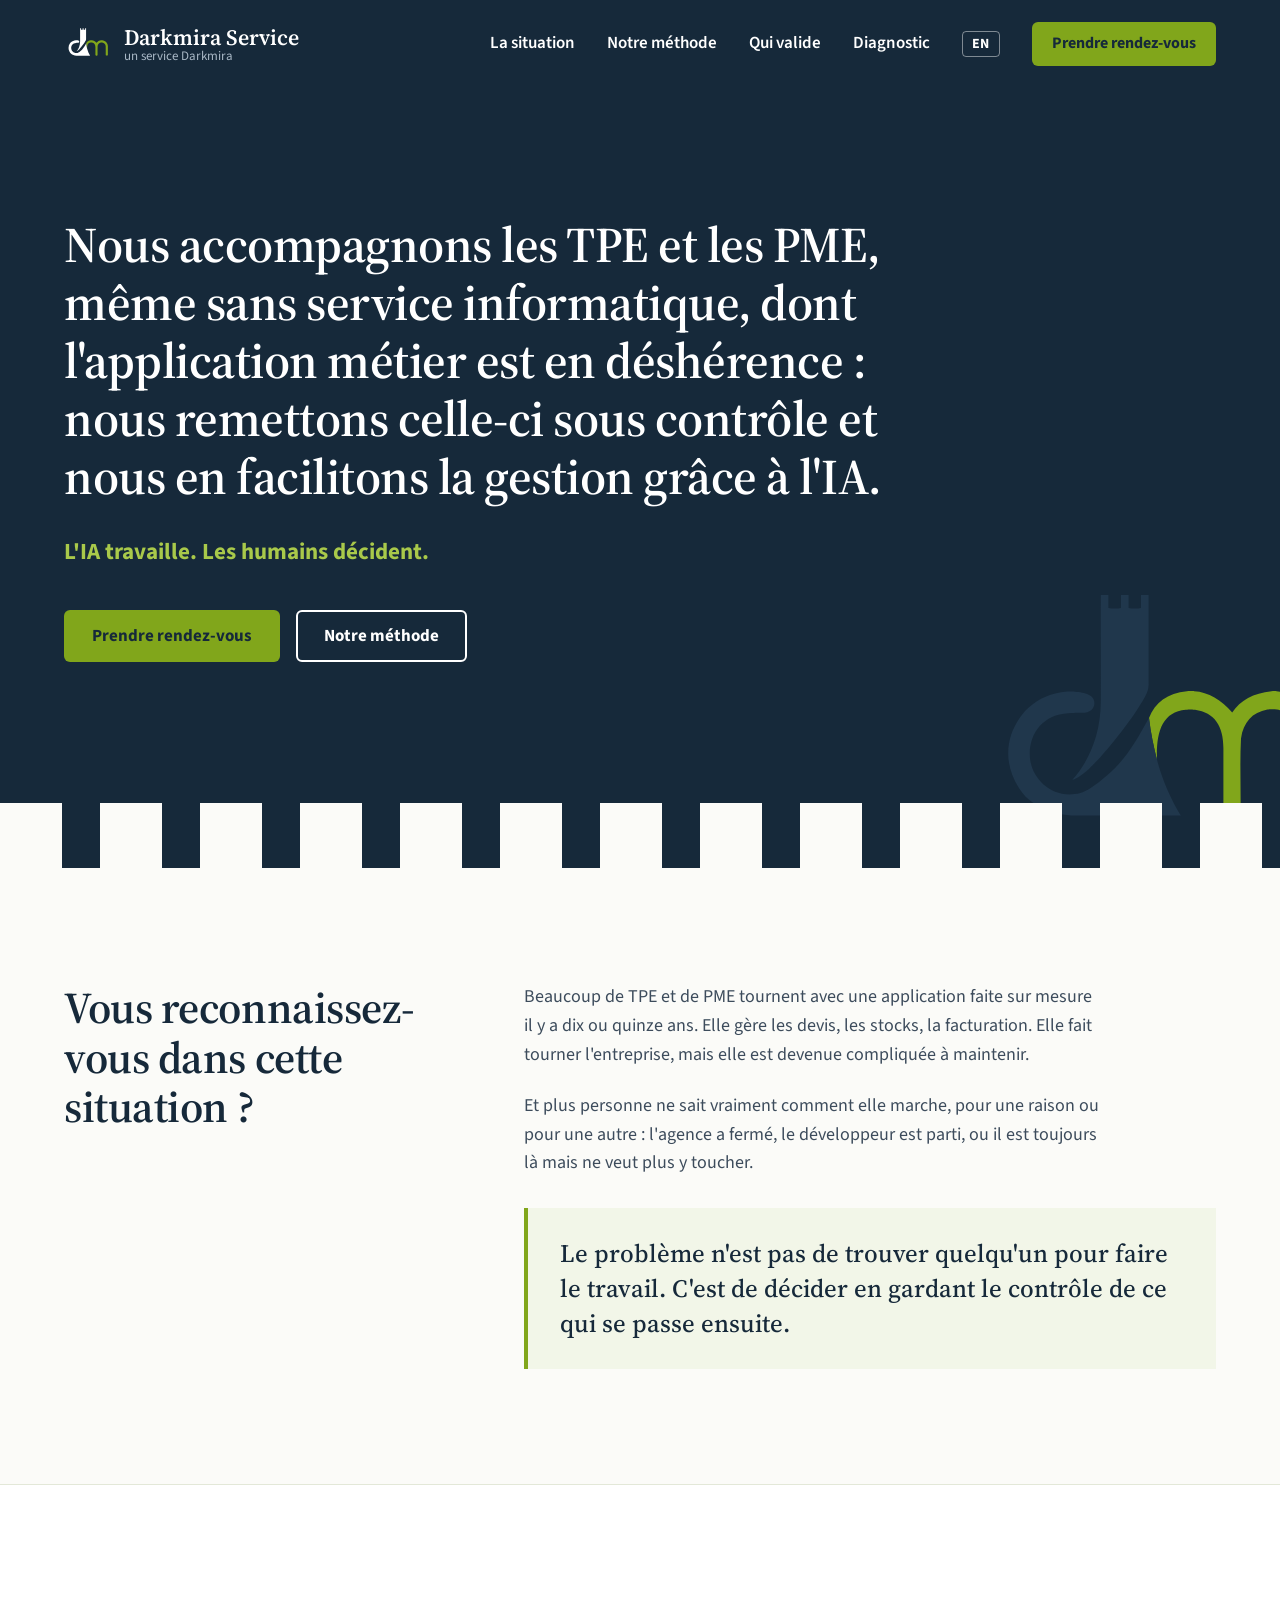
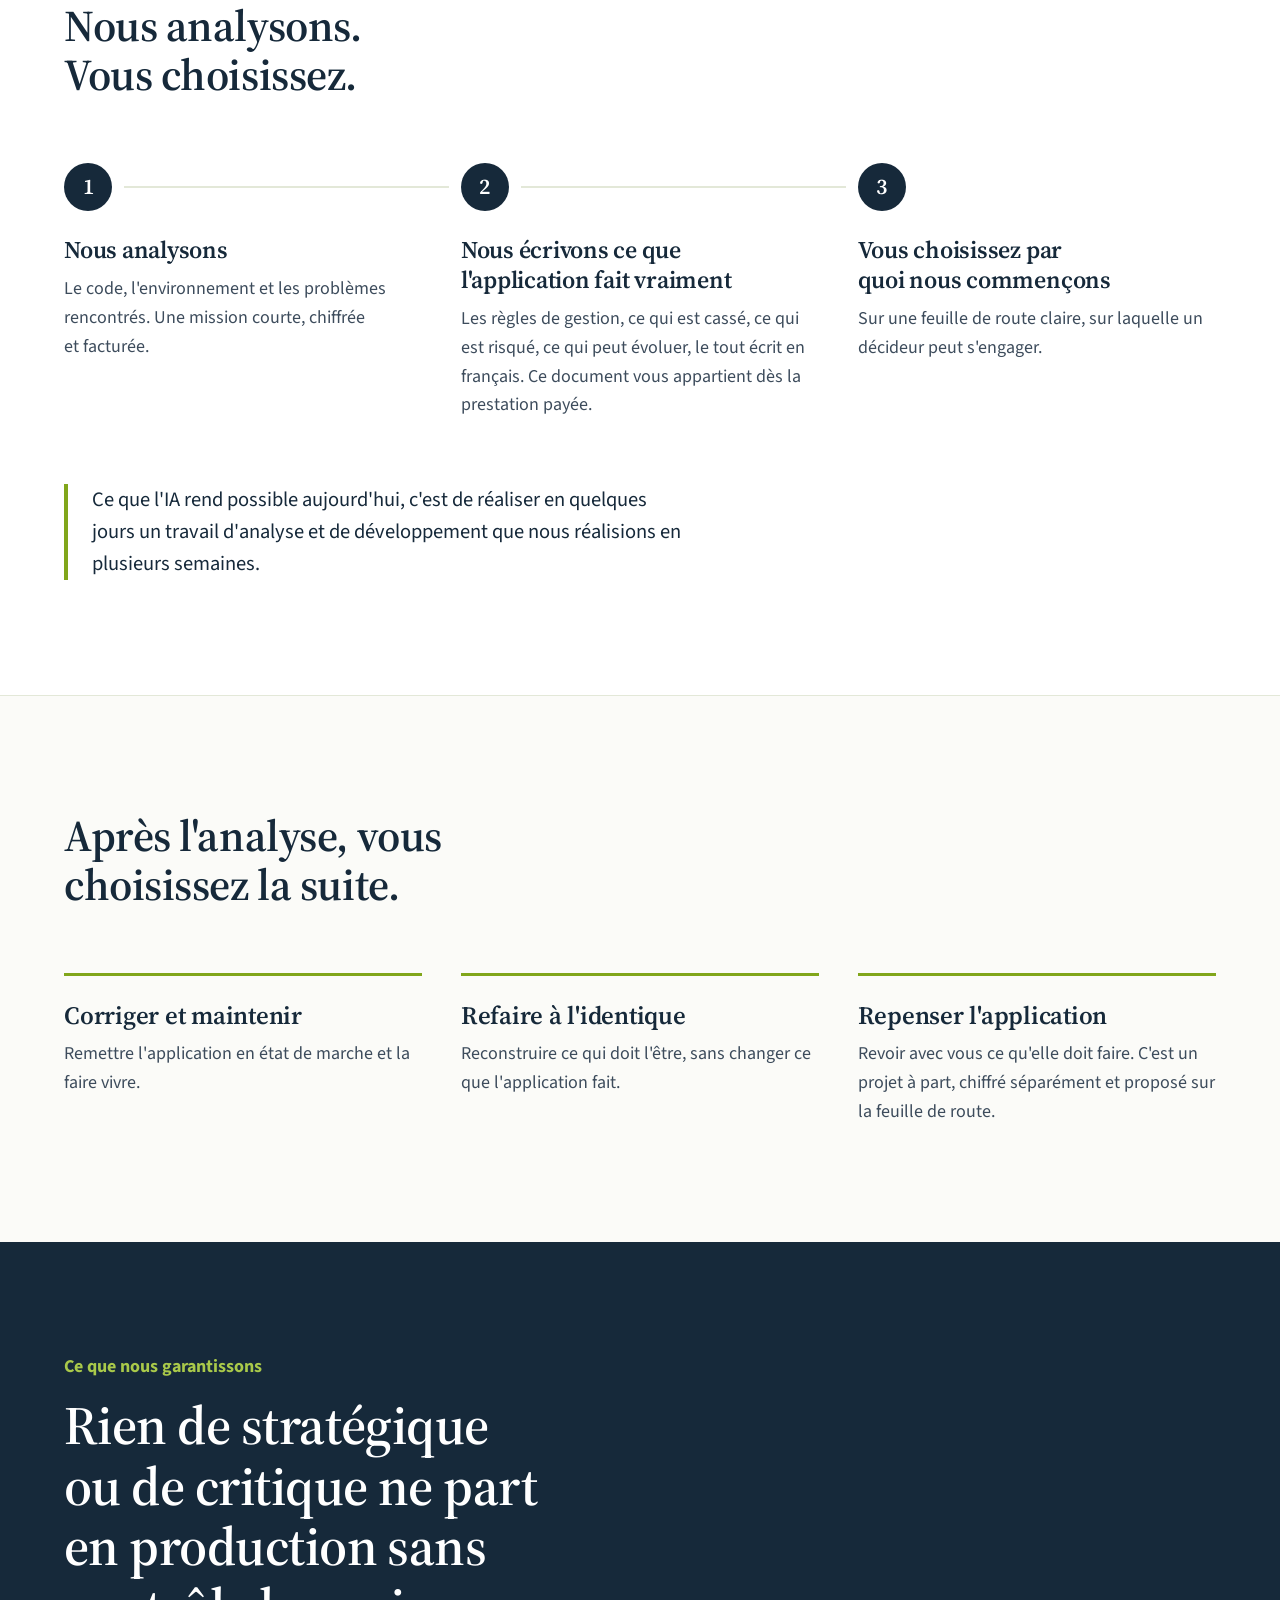
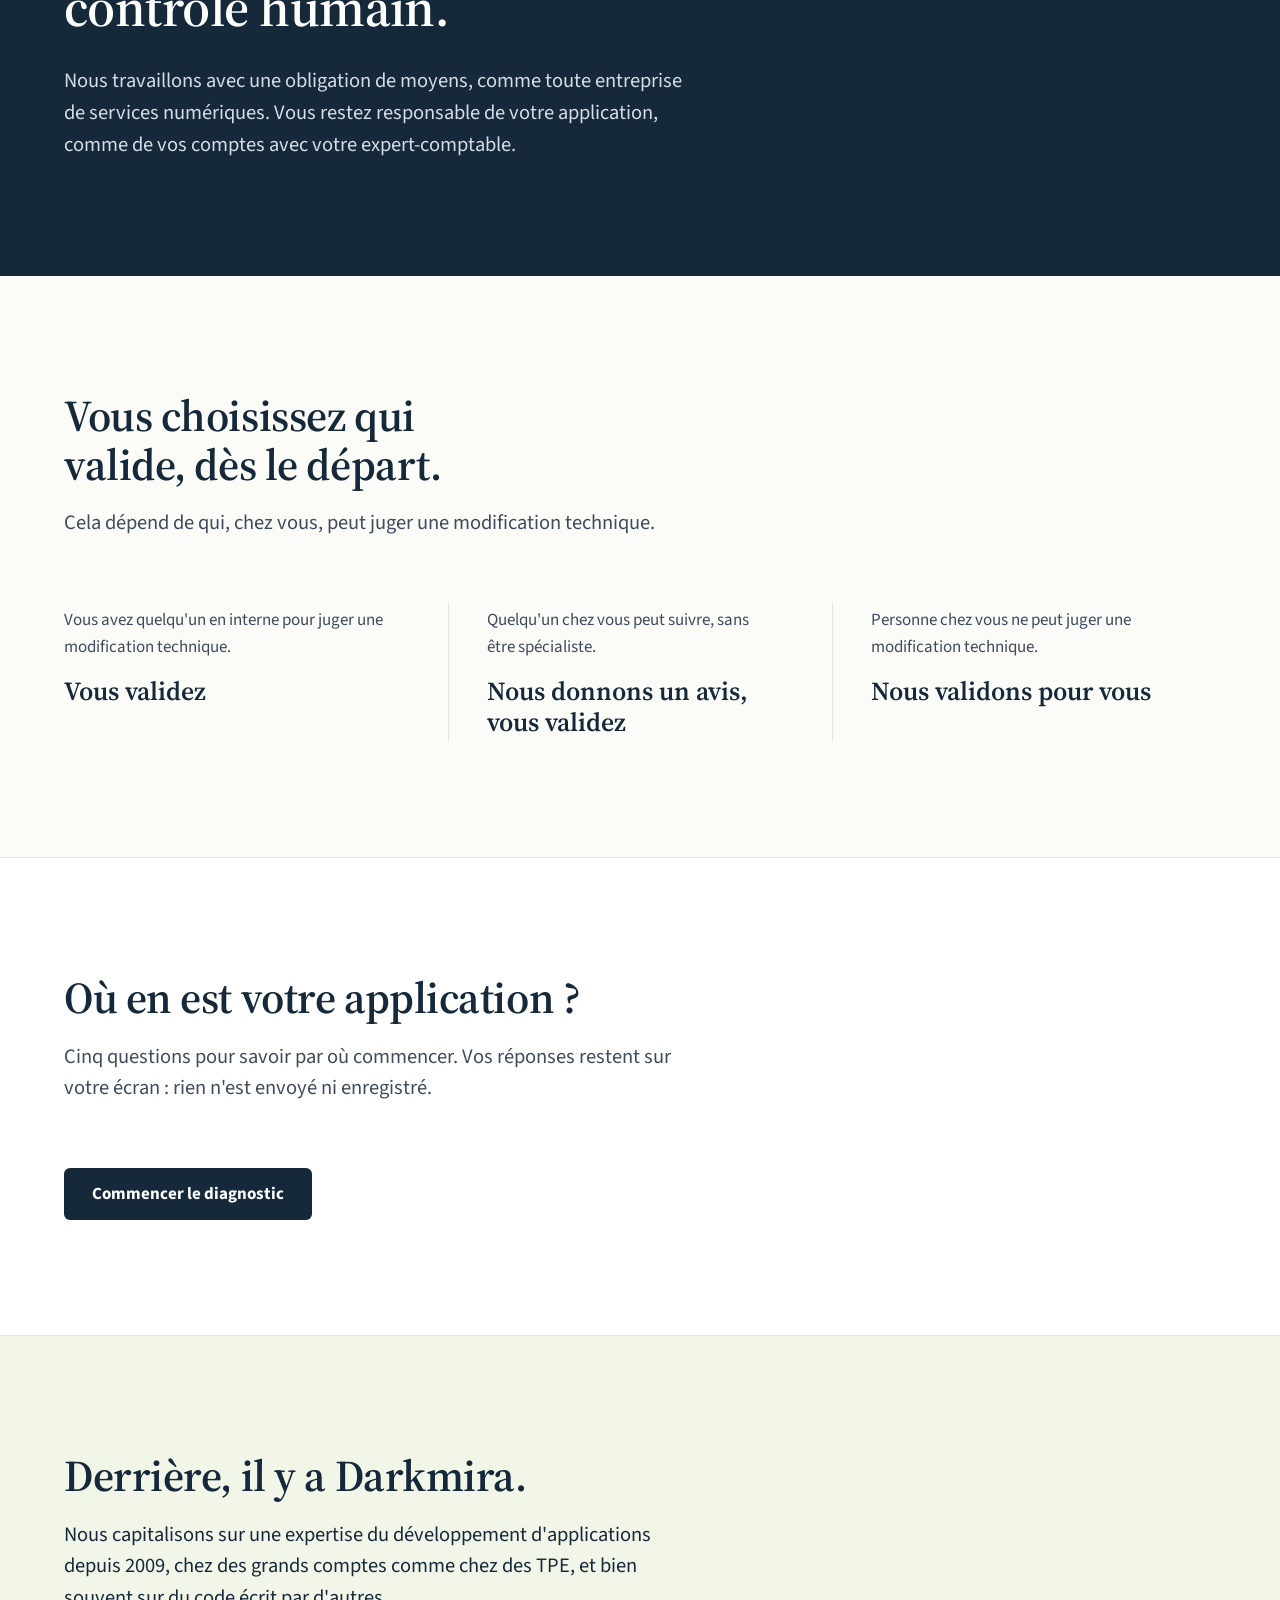
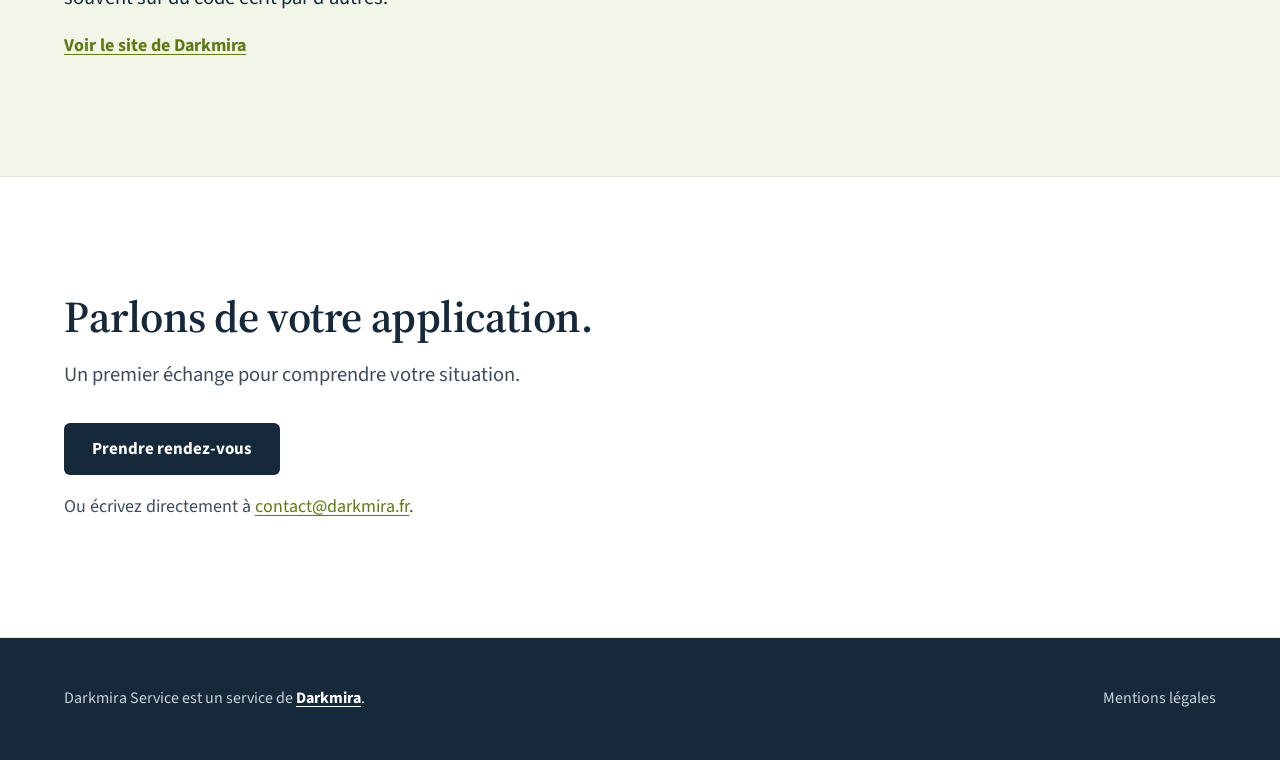
==== commit 9eaa63db: "Version anglaise (#3)" ====
--- a/index.html
+++ b/index.html
@@ -5,6 +5,9 @@
 <title>Darkmira Service : votre application métier sous contrôle</title>
 <meta name="description" content="Darkmira Service accompagne les TPE et les PME, même sans service informatique : nous remettons votre application métier sous contrôle et nous en facilitons la gestion grâce à l'IA.">
 <meta name="viewport" content="width=device-width, initial-scale=1">
+<link rel="alternate" hreflang="fr" href="https://service.darkmira.fr/">
+<link rel="alternate" hreflang="en" href="https://service.darkmira.fr/en/">
+<link rel="alternate" hreflang="x-default" href="https://service.darkmira.fr/">
 <meta name="theme-color" content="#16293A">
 <link rel="icon" type="image/png" sizes="32x32" href="/assets/favicon/favicon-32x32.png">
 <link rel="icon" type="image/png" sizes="16x16" href="/assets/favicon/favicon-16x16.png">
@@ -25,6 +28,7 @@
       <a href="#methode">Notre méthode</a>
       <a href="#qui-valide">Qui valide</a>
       <a href="#diagnostic">Diagnostic</a>
+      <a class="langue" href="/en/" hreflang="en" lang="en" aria-label="English version">EN</a>
       <a class="bouton bouton--vert" href="#contact">Prendre rendez-vous</a>
     </nav>
   </header>
--- a/assets/css/site.css
+++ b/assets/css/site.css
@@ -508,12 +508,12 @@
 }
 
 @media (max-width: 600px) {
-  .entete nav a:not(.bouton) { display: none; }
+  .entete nav a:not(.bouton):not(.langue) { display: none; }
   .entete nav { width: auto; }
   .entete { flex-wrap: nowrap; }
   .marque span { display: none; }
   .marque strong { font-size: 19px; }
-  .entete nav { display: none; }
+  .entete nav .bouton { display: none; }
 }
 
 /* Diagnostic */
@@ -633,8 +633,22 @@
 .entete__logo { flex: none; }
 .entete nav a { white-space: nowrap; }
 @media (max-width: 900px) {
-  .entete nav a:not(.bouton) { display: none; }
+  .entete nav a:not(.bouton):not(.langue) { display: none; }
 }
 @media (max-width: 1100px) {
-  .entete nav a:not(.bouton) { display: none; }
-}
+  .entete nav a:not(.bouton):not(.langue) { display: none; }
+}
+
+/* Sélecteur de langue */
+.entete nav a.langue {
+  padding: 4px 9px;
+  border: 1px solid rgba(255, 255, 255, .45);
+  border-radius: 4px;
+  color: var(--blanc);
+  font-size: 14px;
+  font-weight: 700;
+  letter-spacing: .04em;
+  line-height: 1.2;
+  text-decoration: none;
+}
+.entete nav a.langue:hover { border-color: var(--vert-clair); color: var(--vert-clair); }
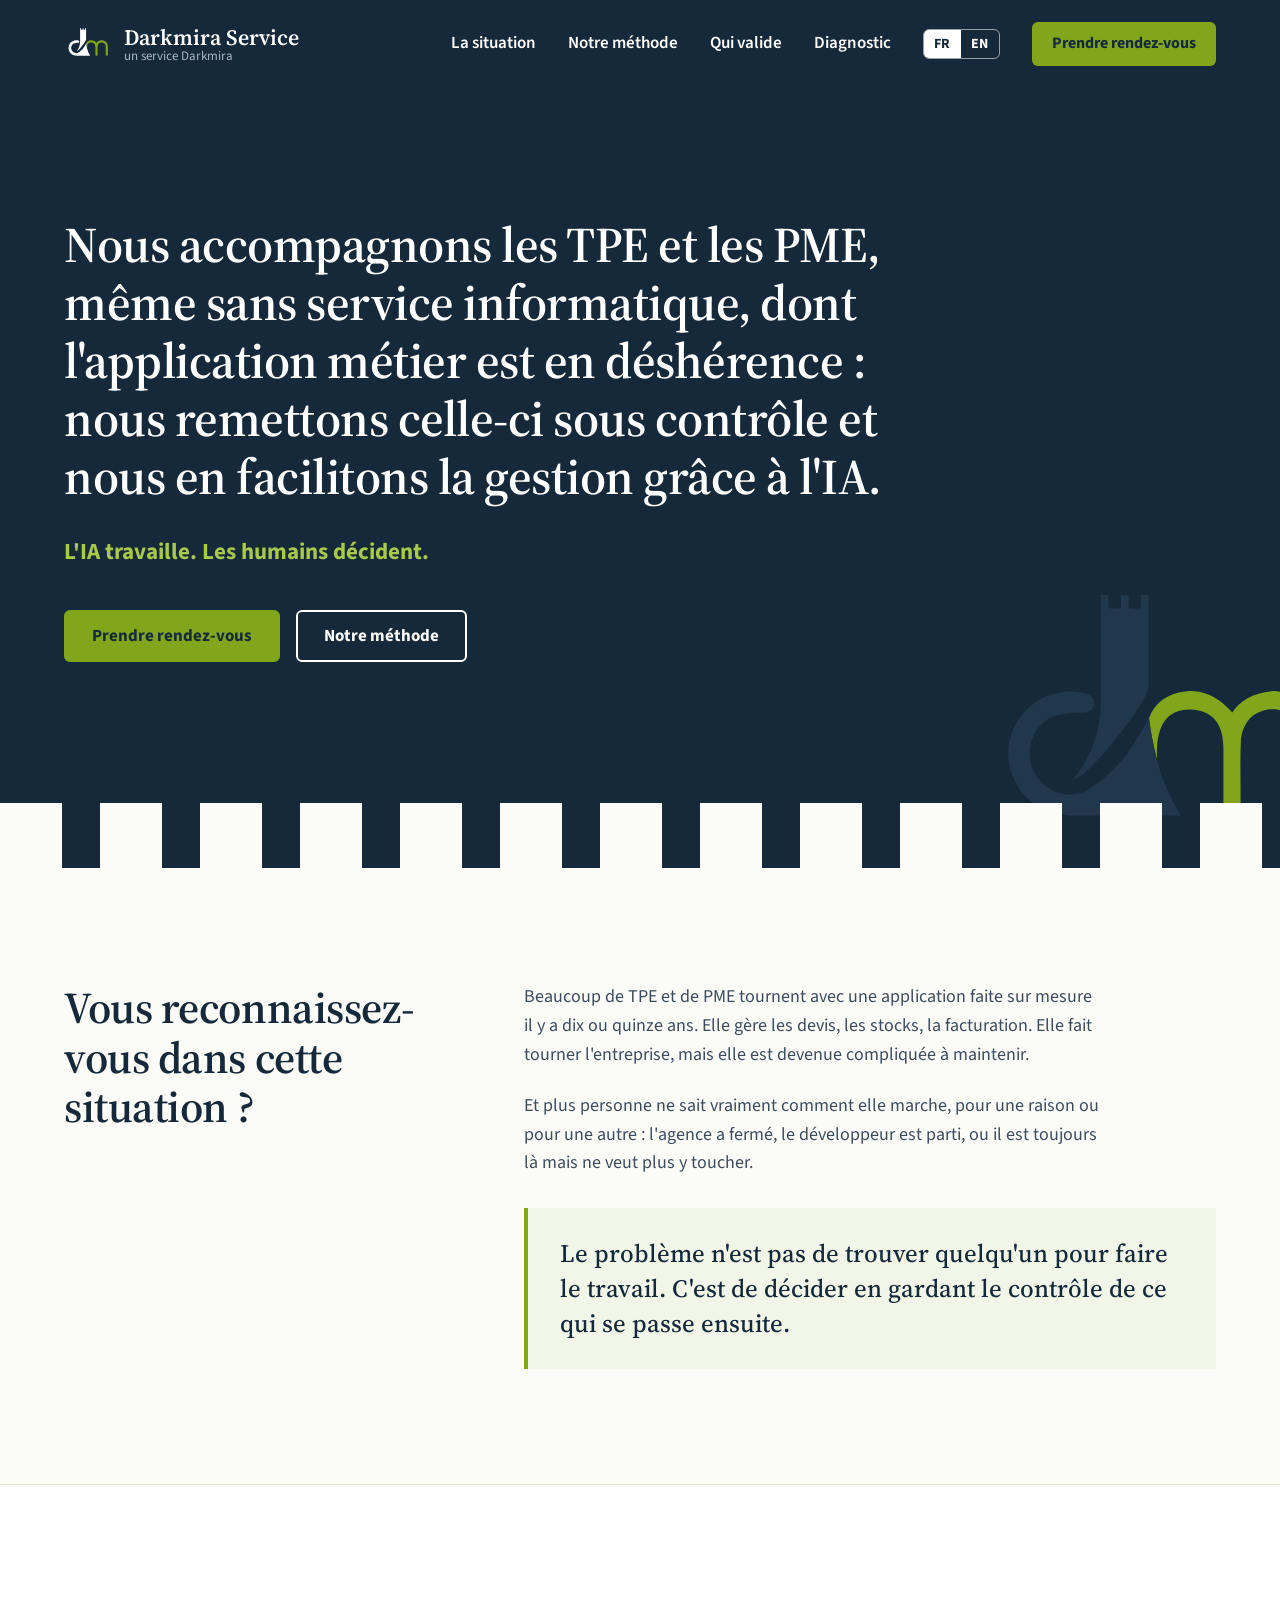
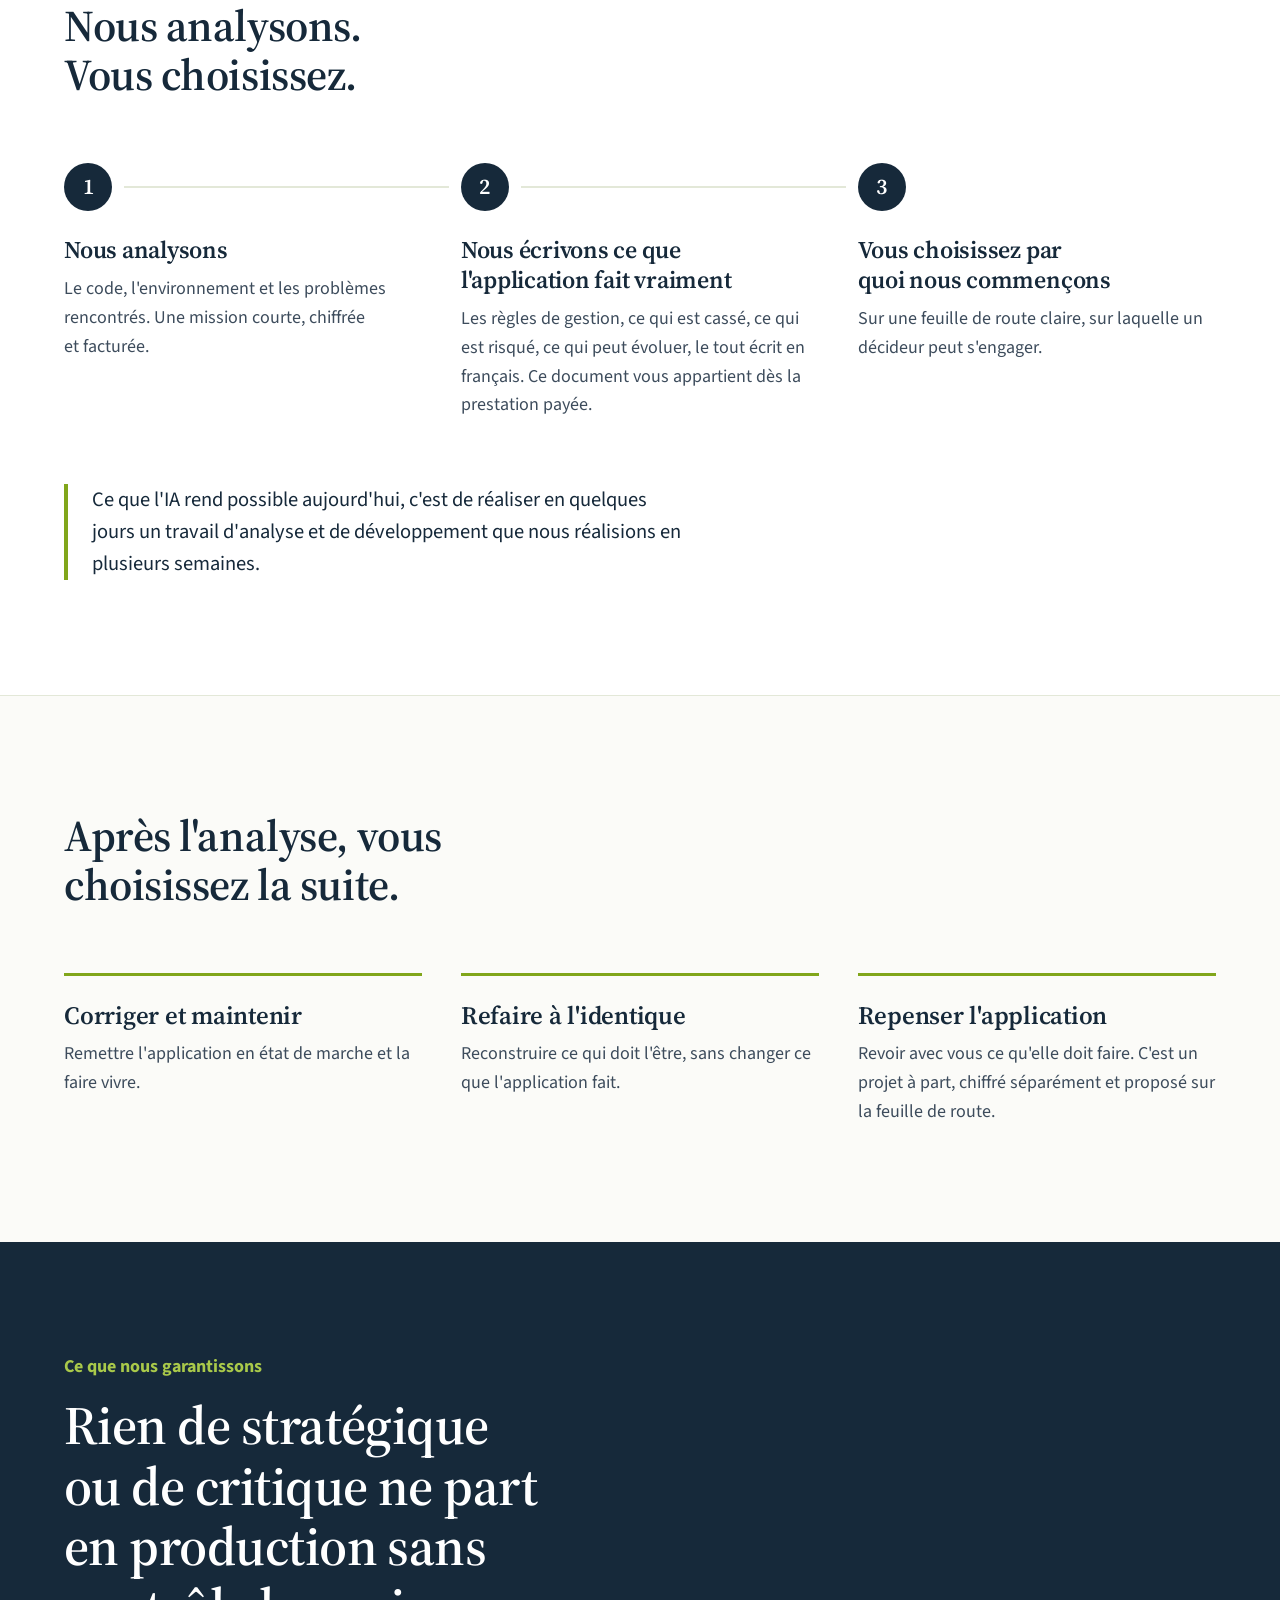
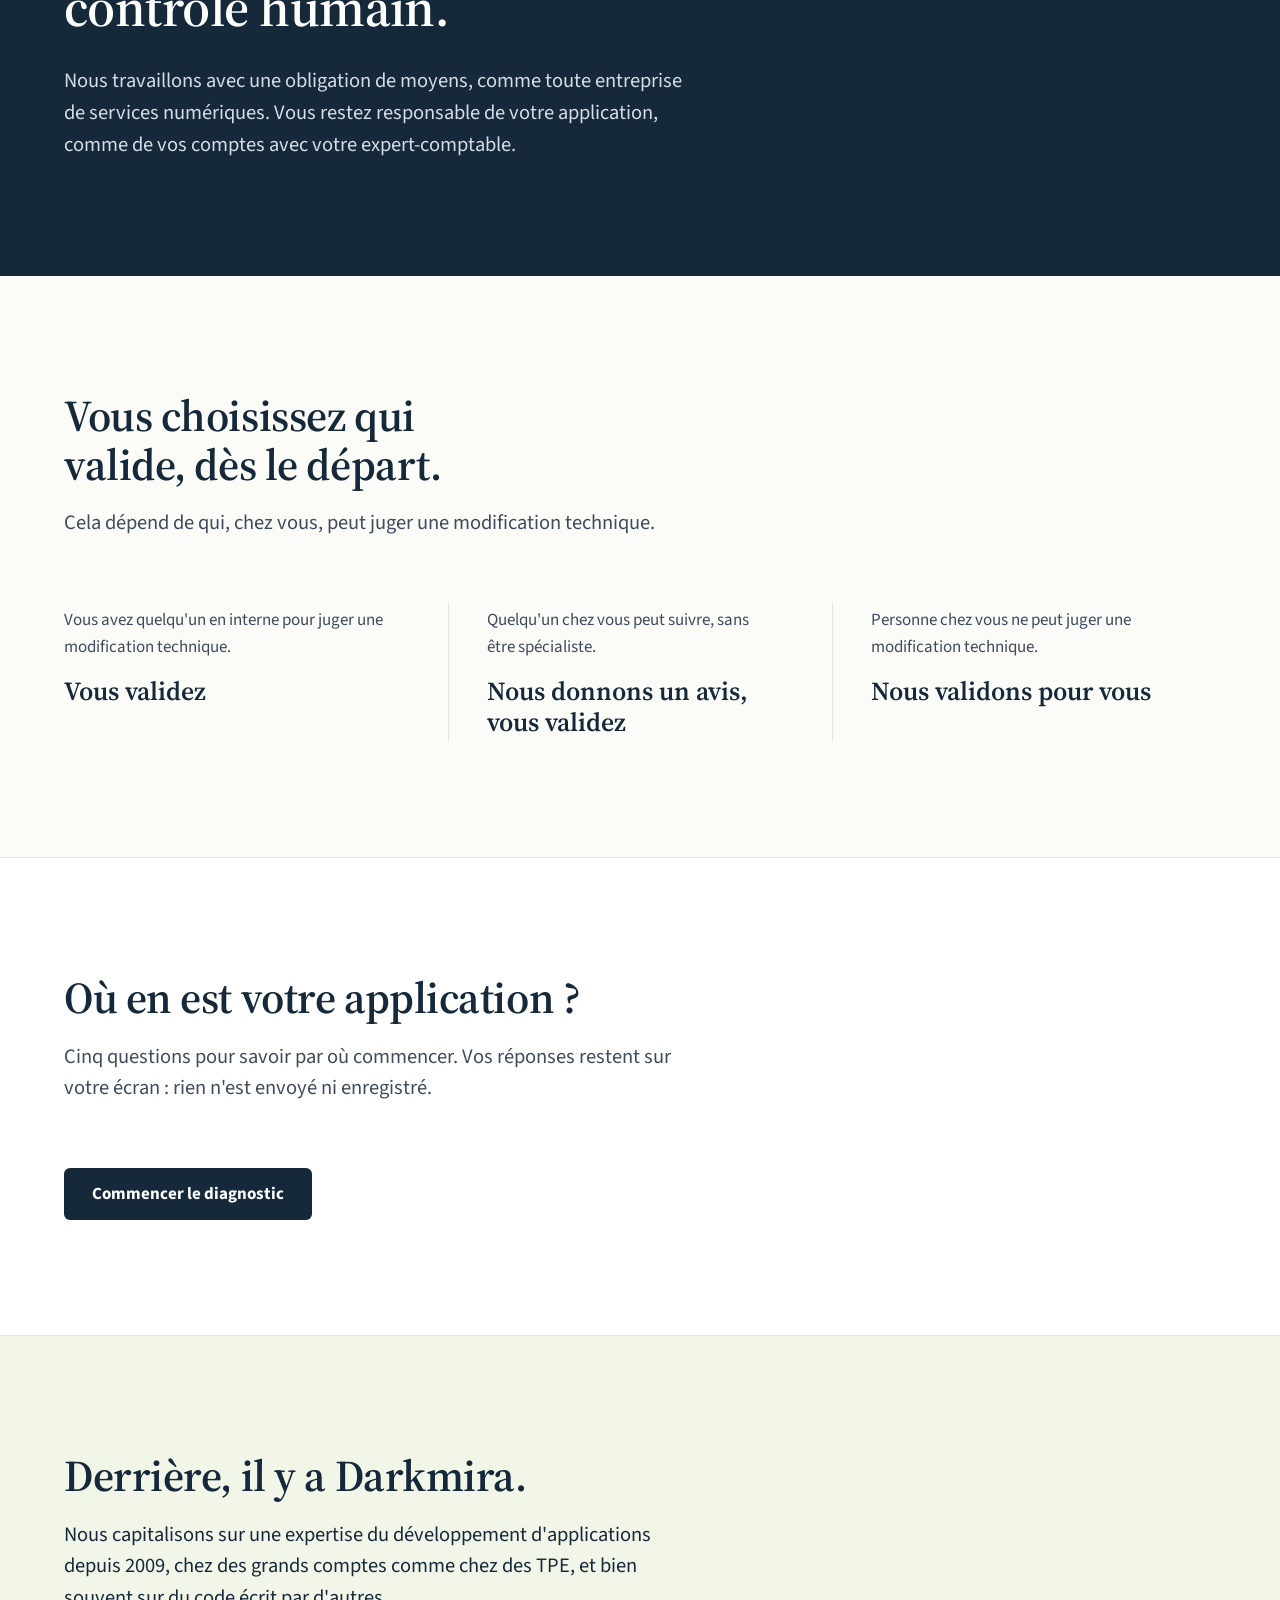
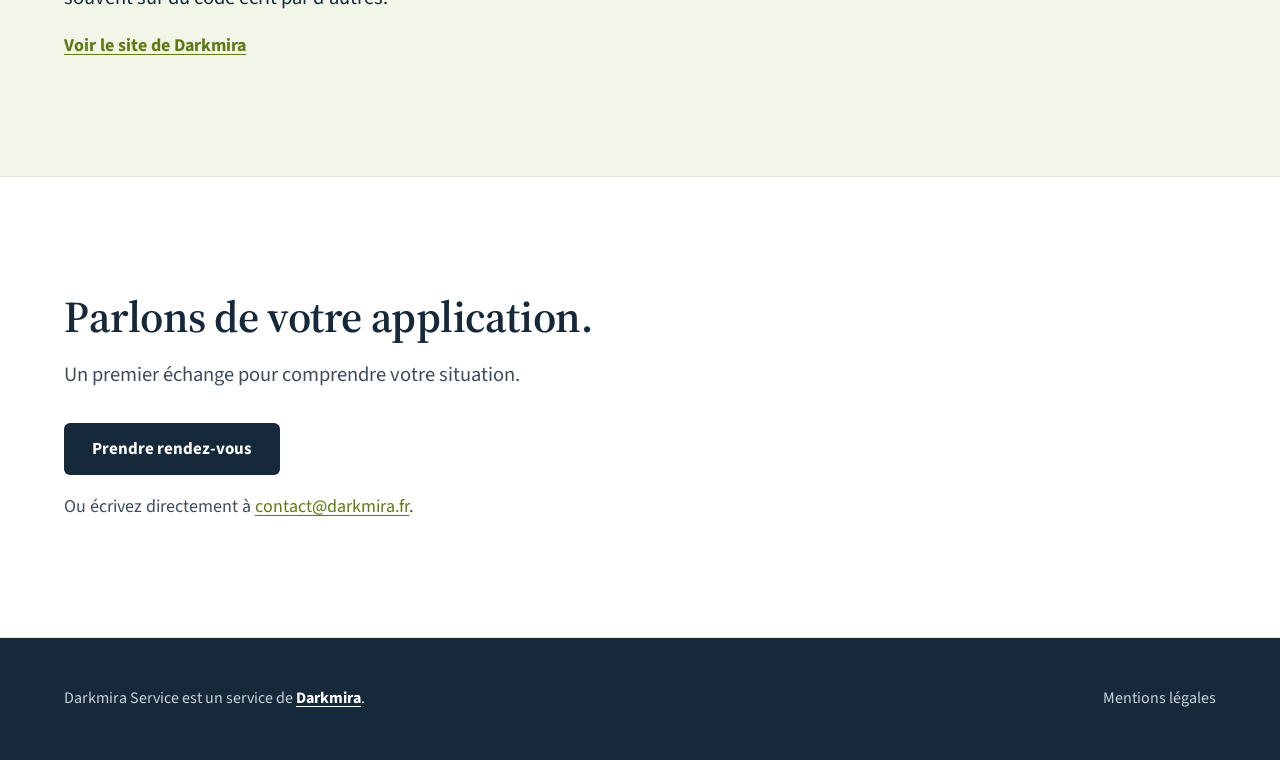
==== commit a07b385d: "Sélecteur de langue plus lisible (#5)" ====
--- a/index.html
+++ b/index.html
@@ -15,7 +15,7 @@
 <link rel="preconnect" href="https://fonts.googleapis.com">
 <link rel="preconnect" href="https://fonts.gstatic.com" crossorigin>
 <link rel="stylesheet" href="https://fonts.googleapis.com/css2?family=Source+Sans+3:wght@400;600;700&amp;family=Source+Serif+4:opsz,wght@8..60,500;8..60,600&amp;display=swap">
-<link rel="stylesheet" href="/assets/css/site.css">
+<link rel="stylesheet" href="/assets/css/site.css?v=20261005">
 </head>
 <body>
 <a class="evitement" href="#contenu">Aller au contenu</a>
@@ -28,7 +28,7 @@
       <a href="#methode">Notre méthode</a>
       <a href="#qui-valide">Qui valide</a>
       <a href="#diagnostic">Diagnostic</a>
-      <a class="langue" href="/en/" hreflang="en" lang="en" aria-label="English version">EN</a>
+      <span class="langues" role="group" aria-label="Langue"><span class="langues__actuelle" aria-current="true">FR</span><a href="/en/" hreflang="en" lang="en" aria-label="English version">EN</a></span>
       <a class="bouton bouton--vert" href="#contact">Prendre rendez-vous</a>
     </nav>
   </header>
@@ -216,6 +216,6 @@
     </nav>
   </div>
 </footer>
-<script src="/assets/js/diagnostic.js" defer></script>
+<script src="/assets/js/diagnostic.js?v=20261005" defer></script>
 </body>
 </html>
--- a/assets/css/site.css
+++ b/assets/css/site.css
@@ -508,7 +508,7 @@
 }
 
 @media (max-width: 600px) {
-  .entete nav a:not(.bouton):not(.langue) { display: none; }
+  .entete nav > a:not(.bouton) { display: none; }
   .entete nav { width: auto; }
   .entete { flex-wrap: nowrap; }
   .marque span { display: none; }
@@ -633,22 +633,24 @@
 .entete__logo { flex: none; }
 .entete nav a { white-space: nowrap; }
 @media (max-width: 900px) {
-  .entete nav a:not(.bouton):not(.langue) { display: none; }
+  .entete nav > a:not(.bouton) { display: none; }
 }
 @media (max-width: 1100px) {
-  .entete nav a:not(.bouton):not(.langue) { display: none; }
-}
-
-/* Sélecteur de langue */
-.entete nav a.langue {
-  padding: 4px 9px;
-  border: 1px solid rgba(255, 255, 255, .45);
-  border-radius: 4px;
-  color: var(--blanc);
+  .entete nav > a:not(.bouton) { display: none; }
+}
+
+/* Sélecteur de langue : interrupteur FR | EN, la langue active est surlignée */
+.langues {
+  display: inline-flex;
+  border: 1px solid rgba(255, 255, 255, .55);
+  border-radius: 6px;
+  overflow: hidden;
   font-size: 14px;
   font-weight: 700;
   letter-spacing: .04em;
-  line-height: 1.2;
-  text-decoration: none;
-}
-.entete nav a.langue:hover { border-color: var(--vert-clair); color: var(--vert-clair); }
+  line-height: 1;
+}
+.langues > * { padding: 7px 10px; }
+.langues__actuelle { background: var(--blanc); color: var(--nuit); }
+.entete nav .langues a { color: var(--blanc); text-decoration: none; }
+.entete nav .langues a:hover { background: rgba(255, 255, 255, .14); color: var(--blanc); }
